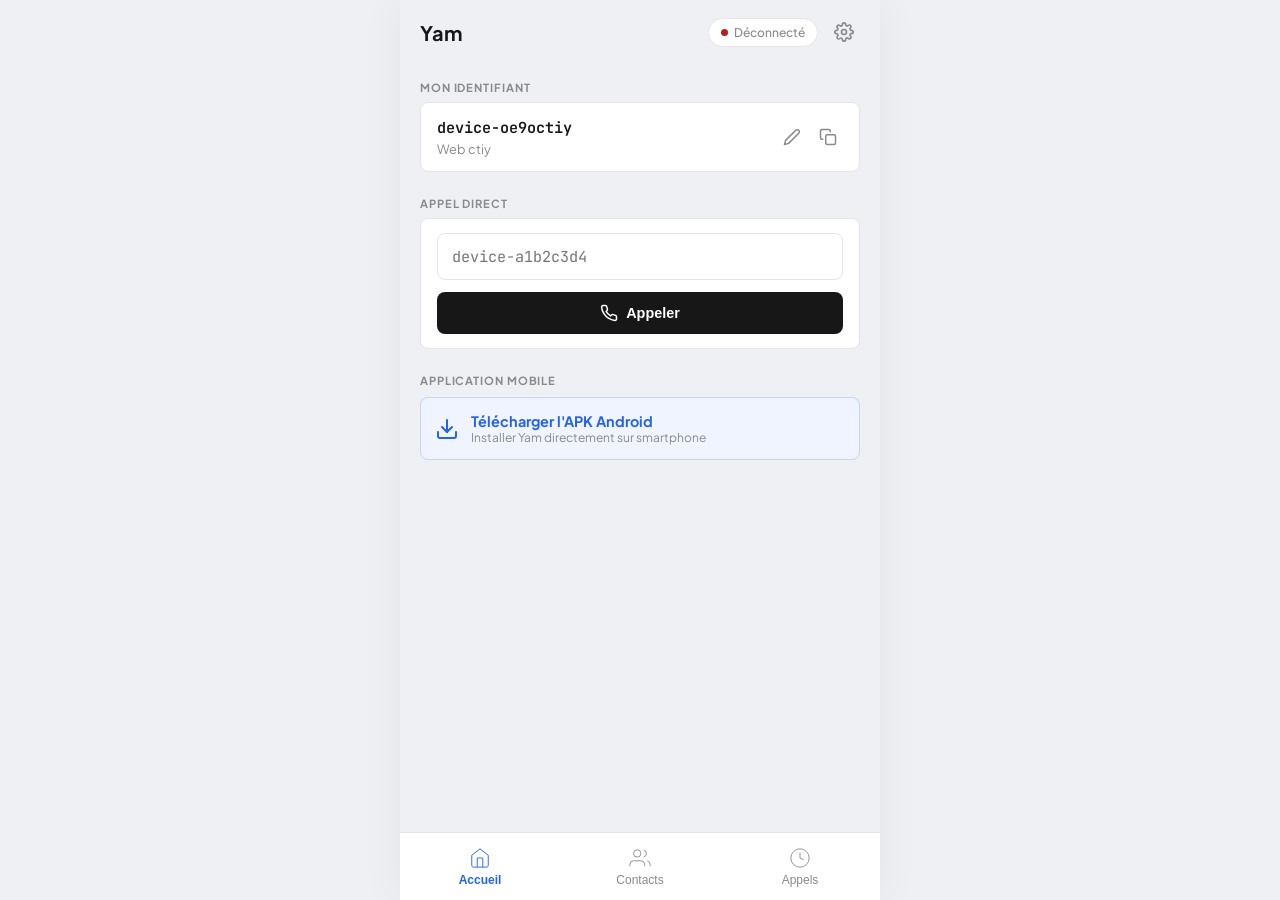
==== index.html @ 04de2dee "feat: frontend web Yam — appels audio/vidéo WebRTC (SPA + multi-pages)" ====
<!DOCTYPE html>
<html lang="fr">
<head>
  <meta charset="UTF-8">
  <meta name="viewport" content="width=device-width, initial-scale=1.0">
  <title>Yam — Appels Audio WebRTC</title>
  <link rel="icon" type="image/x-icon" href="favicon.ico">
  <link rel="icon" type="image/png" sizes="32x32" href="icons/favicon-32x32.png">
  <link rel="icon" type="image/png" sizes="16x16" href="icons/favicon-16x16.png">
  <link rel="apple-touch-icon" sizes="180x180" href="icons/apple-touch-icon.png">
  <link rel="manifest" href="manifest.json">
  <meta name="theme-color" content="#2563EB">
  <link rel="preconnect" href="https://fonts.googleapis.com">
  <link rel="preconnect" href="https://fonts.gstatic.com" crossorigin>
  <link href="https://fonts.googleapis.com/css2?family=Plus+Jakarta+Sans:wght@400;500;600;700&family=JetBrains+Mono:wght@400;500;600&display=swap" rel="stylesheet">
  <style>
    :root {
      --bg-page: #EEF0F3;
      --bg-surface: #FFFFFF;
      --border: #E5E5E5;
      --text-main: #171717;
      --text-muted: #8A8A8A;
      --accent: #2563EB;
      --accent-soft: #EFF4FE;
      --danger: #B91C1C;
      --accept: #16A34A;
      --card-top: #2A2A3A;
      --card-bottom: #16161F;
      --avatar-bg: #3A3A4A;
      --radius-sm: 8px;
      --radius-md: 16px;
      --radius-lg: 20px;
      --font-ui: 'Plus Jakarta Sans', system-ui, -apple-system, sans-serif;
      --font-mono: 'JetBrains Mono', monospace;
    }

    * { box-sizing: border-box; margin: 0; padding: 0; }
    body {
      font-family: var(--font-ui);
      background-color: var(--bg-page);
      color: var(--text-main);
      min-height: 100vh;
      display: flex;
      justify-content: center;
      align-items: stretch;
      -webkit-font-smoothing: antialiased;
    }

    .app-container {
      width: 100%;
      max-width: 480px;
      min-height: 100vh;
      background: var(--bg-page);
      display: flex;
      flex-direction: column;
      position: relative;
      box-shadow: 0 0 40px rgba(0,0,0,0.06);
    }

    /* Header */
    header {
      padding: 16px 20px;
      display: flex;
      align-items: center;
      justify-content: space-between;
      background: var(--bg-page);
    }
    .brand {
      font-size: 1.25rem;
      font-weight: 700;
      color: var(--text-main);
    }
    .header-right {
      display: flex;
      align-items: center;
      gap: 10px;
    }
    .status-badge {
      display: inline-flex;
      align-items: center;
      gap: 6px;
      padding: 6px 12px;
      background: var(--bg-surface);
      border: 1px solid var(--border);
      border-radius: 999px;
      font-size: 0.75rem;
      font-weight: 500;
      color: var(--text-muted);
    }
    .status-dot {
      width: 7px;
      height: 7px;
      border-radius: 50%;
      background: var(--text-muted);
    }
    .status-dot.connected { background: var(--accent); }
    .status-dot.disconnected { background: var(--danger); }
    .status-dot.connecting { background: #F59E0B; }

    .btn-icon {
      background: transparent;
      border: none;
      color: var(--text-muted);
      cursor: pointer;
      padding: 6px;
      border-radius: 50%;
      display: flex;
      align-items: center;
      justify-content: center;
      transition: background 0.15s ease;
    }
    .btn-icon:hover { background: rgba(0,0,0,0.05); }

    /* Content & Tabs */
    .content-area {
      flex: 1;
      padding: 16px 20px 90px;
      overflow-y: auto;
    }
    .tab-pane { display: none; }
    .tab-pane.active { display: block; }

    .section-title {
      font-size: 0.7rem;
      font-weight: 700;
      letter-spacing: 0.08em;
      color: var(--text-muted);
      margin-bottom: 8px;
      text-transform: uppercase;
    }

    .card {
      background: var(--bg-surface);
      border: 1px solid var(--border);
      border-radius: var(--radius-sm);
      padding: 14px 16px;
      margin-bottom: 24px;
    }

    .id-row {
      display: flex;
      align-items: center;
      justify-content: space-between;
      gap: 12px;
    }
    .device-id {
      font-family: var(--font-mono);
      font-size: 0.95rem;
      font-weight: 600;
      color: var(--text-main);
      user-select: all;
    }
    .device-name {
      font-size: 0.8rem;
      color: var(--text-muted);
      margin-top: 3px;
    }

    .form-group { margin-bottom: 12px; }
    input[type="text"] {
      width: 100%;
      padding: 12px 14px;
      background: var(--bg-surface);
      border: 1px solid var(--border);
      border-radius: var(--radius-sm);
      font-family: var(--font-ui);
      font-size: 0.9rem;
      color: var(--text-main);
      outline: none;
      transition: border-color 0.15s ease;
    }
    input[type="text"].mono { font-family: var(--font-mono); font-size: 0.95rem; }
    input[type="text"]:focus { border-color: var(--accent); }

    .btn-primary {
      width: 100%;
      padding: 12px 16px;
      background: var(--text-main);
      color: #fff;
      border: none;
      border-radius: var(--radius-sm);
      font-weight: 600;
      font-size: 0.9rem;
      cursor: pointer;
      display: flex;
      align-items: center;
      justify-content: center;
      gap: 8px;
      transition: opacity 0.15s ease;
    }
    .btn-primary:hover { opacity: 0.9; }

    .btn-apk {
      background: var(--accent-soft);
      color: var(--accent);
      border: 1px solid rgba(37,99,235,0.2);
      border-radius: var(--radius-sm);
      padding: 14px;
      text-decoration: none;
      display: flex;
      align-items: center;
      gap: 12px;
      margin-top: 10px;
      transition: all 0.15s ease;
    }
    .btn-apk:hover { background: #E0ECFF; }

    /* Contacts & History items */
    .item-list { list-style: none; display: flex; flex-direction: column; gap: 10px; }
    .item-card {
      background: var(--bg-surface);
      border: 1px solid var(--border);
      border-radius: var(--radius-md);
      padding: 12px 16px;
      display: flex;
      align-items: center;
      justify-content: space-between;
    }
    .item-info { display: flex; flex-direction: column; gap: 3px; }
    .item-name { font-weight: 600; font-size: 0.95rem; }
    .item-sub { font-family: var(--font-mono); font-size: 0.78rem; color: var(--text-muted); }
    .item-actions { display: flex; align-items: center; gap: 6px; }

    .tag-missed {
      background: rgba(185, 28, 28, 0.1);
      color: var(--danger);
      font-size: 0.65rem;
      font-weight: 700;
      padding: 2px 6px;
      border-radius: 999px;
      margin-left: 6px;
    }

    /* Bottom Navigation Bar */
    nav.bottom-nav {
      position: fixed;
      bottom: 0;
      width: 100%;
      max-width: 480px;
      height: 68px;
      background: var(--bg-surface);
      border-top: 1px solid var(--border);
      display: flex;
      justify-content: space-around;
      align-items: center;
      z-index: 10;
    }
    .nav-item {
      flex: 1;
      display: flex;
      flex-direction: column;
      align-items: center;
      justify-content: center;
      gap: 4px;
      color: var(--text-muted);
      text-decoration: none;
      font-size: 0.75rem;
      font-weight: 500;
      cursor: pointer;
      border: none;
      background: transparent;
    }
    .nav-item.active { color: var(--accent); font-weight: 600; }
    .nav-item svg { width: 22px; height: 22px; stroke: currentColor; fill: none; }

    /* Fullscreen Call Overlays */
    .call-overlay {
      position: fixed;
      inset: 0;
      z-index: 100;
      background: radial-gradient(circle at 50% 25%, var(--card-top), var(--card-bottom));
      color: #fff;
      display: none;
      flex-direction: column;
      align-items: center;
      justify-content: center;
      padding: 30px 20px;
      text-align: center;
    }
    .call-overlay.active { display: flex; }

    .pulse-container {
      position: relative;
      width: 180px;
      height: 180px;
      display: flex;
      align-items: center;
      justify-content: center;
      margin: 24px 0;
    }
    .pulse-ring {
      position: absolute;
      width: 104px;
      height: 104px;
      border-radius: 50%;
      border: 2px solid rgba(37, 99, 235, 0.6);
      animation: pulseAnimation 2.4s ease-out infinite;
    }
    .pulse-ring:nth-child(2) { animation-delay: 0.6s; }
    .pulse-ring:nth-child(3) { animation-delay: 1.2s; }
    @keyframes pulseAnimation {
      0% { transform: scale(0.85); opacity: 0.8; }
      100% { transform: scale(1.9); opacity: 0; }
    }

    .avatar-circle {
      width: 104px;
      height: 104px;
      border-radius: 50%;
      background: var(--avatar-bg);
      display: flex;
      align-items: center;
      justify-content: center;
      font-size: 2.2rem;
      font-weight: 700;
      color: #fff;
      z-index: 2;
    }

    .call-title {
      font-size: 0.72rem;
      font-weight: 700;
      letter-spacing: 0.12em;
      color: rgba(255,255,255,0.6);
      text-transform: uppercase;
    }
    .call-peer-name {
      font-size: 1.35rem;
      font-weight: 700;
      margin-top: 12px;
    }
    .call-peer-id {
      font-family: var(--font-mono);
      font-size: 0.85rem;
      color: rgba(255,255,255,0.5);
      margin-top: 4px;
    }
    .call-timer {
      font-family: var(--font-mono);
      font-size: 1.8rem;
      font-weight: 600;
      margin: 16px 0 24px;
      color: #fff;
    }

    .call-buttons-row {
      display: flex;
      align-items: center;
      justify-content: center;
      gap: 36px;
      margin-top: 36px;
    }
    .btn-circle {
      width: 60px;
      height: 60px;
      border-radius: 50%;
      border: none;
      display: flex;
      align-items: center;
      justify-content: center;
      cursor: pointer;
      transition: transform 0.1s ease;
      color: #fff;
    }
    .btn-circle:active { transform: scale(0.92); }
    .btn-circle.accept { background: var(--accept); box-shadow: 0 0 20px rgba(22,163,74,0.4); }
    .btn-circle.hangup { background: var(--danger); box-shadow: 0 0 20px rgba(185,28,28,0.4); }
    .btn-circle.control {
      width: 48px;
      height: 48px;
      background: rgba(255,255,255,0.12);
      border-radius: 50%;
    }
    .btn-circle.control.muted { background: var(--danger); }

    /* ── Mode vidéo (appel actif) ─────────────────────── */
    .video-container {
      position: absolute;
      inset: 0;
      background: #000;
      display: none;
      overflow: hidden;
    }
    body.video-mode .video-container { display: block; }
    body.video-mode .call-title,
    body.video-mode .call-timer,
    body.video-mode .avatar-circle,
    body.video-mode .call-peer-name,
    body.video-mode .call-peer-id { display: none; }

    #remote-video {
      width: 100%;
      height: 100%;
      object-fit: cover;
      background: #000;
    }
    #local-video {
      position: absolute;
      top: 16px;
      right: 16px;
      width: 120px;
      height: 160px;
      object-fit: cover;
      border-radius: 12px;
      border: 2px solid rgba(255,255,255,0.3);
      background: #222;
      z-index: 5;
      display: none;
    }

    /* Modal settings */
    .modal {
      position: fixed;
      inset: 0;
      background: rgba(0,0,0,0.5);
      display: none;
      align-items: center;
      justify-content: center;
      padding: 20px;
      z-index: 200;
    }
    .modal.active { display: flex; }
    .modal-box {
      background: #fff;
      border-radius: var(--radius-md);
      padding: 24px;
      width: 100%;
      max-width: 380px;
      display: flex;
      flex-direction: column;
      gap: 16px;
    }
    .modal-actions {
      display: flex;
      justify-content: flex-end;
      gap: 10px;
      margin-top: 8px;
    }
    .btn-text {
      background: transparent;
      border: none;
      padding: 8px 14px;
      font-weight: 600;
      color: var(--text-muted);
      cursor: pointer;
    }
  </style>
</head>
<body>
  <div class="app-container">
    <!-- Header -->
    <header>
      <div class="brand">Yam</div>
      <div class="header-right">
        <div class="status-badge">
          <div id="status-dot" class="status-dot disconnected"></div>
          <span id="status-label">Connexion…</span>
        </div>
        <button id="btn-settings" class="btn-icon" title="Paramètres">
          <svg width="20" height="20" viewBox="0 0 24 24" fill="none" stroke="currentColor" stroke-width="2" stroke-linecap="round" stroke-linejoin="round">
            <circle cx="12" cy="12" r="3"></circle>
            <path d="M19.4 15a1.65 1.65 0 0 0 .33 1.82l.06.06a2 2 0 0 1 0 2.83 2 2 0 0 1-2.83 0l-.06-.06a1.65 1.65 0 0 0-1.82-.33 1.65 1.65 0 0 0-1 1.51V21a2 2 0 0 1-2 2 2 2 0 0 1-2-2v-.09A1.65 1.65 0 0 0 9 19.4a1.65 1.65 0 0 0-1.82.33l-.06.06a2 2 0 0 1-2.83 0 2 2 0 0 1 0-2.83l.06-.06a1.65 1.65 0 0 0 .33-1.82 1.65 1.65 0 0 0-1.51-1H3a2 2 0 0 1-2-2 2 2 0 0 1 2-2h.09A1.65 1.65 0 0 0 4.6 9a1.65 1.65 0 0 0-.33-1.82l-.06-.06a2 2 0 0 1 0-2.83 2 2 0 0 1 2.83 0l.06.06a1.65 1.65 0 0 0 1.82.33H9a1.65 1.65 0 0 0 1-1.51V3a2 2 0 0 1 2-2 2 2 0 0 1 2 2v.09a1.65 1.65 0 0 0 1 1.51 1.65 1.65 0 0 0 1.82-.33l.06-.06a2 2 0 0 1 2.83 0 2 2 0 0 1 0 2.83l-.06.06a1.65 1.65 0 0 0-.33 1.82V9a1.65 1.65 0 0 0 1.51 1H21a2 2 0 0 1 2 2 2 2 0 0 1-2 2h-.09a1.65 1.65 0 0 0-1.51 1z"></path>
          </svg>
        </button>
      </div>
    </header>

    <!-- Main Content Tabs -->
    <main class="content-area">
      <!-- Tab 1: Accueil -->
      <section id="tab-home" class="tab-pane active">
        <div class="section-title">Mon Identifiant</div>
        <div class="card id-row">
          <div>
            <div id="my-device-id" class="device-id">chargement…</div>
            <div id="my-device-name" class="device-name">Appareil Web</div>
          </div>
          <div style="display:flex; gap:6px;">
            <button id="btn-edit-name" class="btn-icon" title="Modifier mon nom">
              <svg width="18" height="18" viewBox="0 0 24 24" fill="none" stroke="currentColor" stroke-width="2" stroke-linecap="round" stroke-linejoin="round">
                <path d="M17 3a2.828 2.828 0 1 1 4 4L7.5 20.5 2 22l1.5-5.5L17 3z"></path>
              </svg>
            </button>
            <button id="btn-copy-id" class="btn-icon" title="Copier l'identifiant">
              <svg width="18" height="18" viewBox="0 0 24 24" fill="none" stroke="currentColor" stroke-width="2" stroke-linecap="round" stroke-linejoin="round">
                <rect x="9" y="9" width="13" height="13" rx="2" ry="2"></rect>
                <path d="M5 15H4a2 2 0 0 1-2-2V4a2 2 0 0 1 2-2h9a2 2 0 0 1 2 2v1"></path>
              </svg>
            </button>
          </div>
        </div>

        <div class="section-title">Appel Direct</div>
        <div class="card">
          <div class="form-group">
            <input type="text" id="target-device-input" class="mono" placeholder="device-a1b2c3d4">
          </div>
          <button id="btn-start-call" class="btn-primary">
            <svg width="18" height="18" viewBox="0 0 24 24" fill="none" stroke="currentColor" stroke-width="2" stroke-linecap="round" stroke-linejoin="round">
              <path d="M22 16.92v3a2 2 0 0 1-2.18 2 19.79 19.79 0 0 1-8.63-3.07 19.5 19.5 0 0 1-6-6 19.79 19.79 0 0 1-3.07-8.67A2 2 0 0 1 4.11 2h3a2 2 0 0 1 2 1.72c.127.96.361 1.903.7 2.81a2 2 0 0 1-.45 2.11L8.09 9.91a16 16 0 0 0 6 6l1.27-1.27a2 2 0 0 1 2.11-.45c.907.339 1.85.573 2.81.7A2 2 0 0 1 22 16.92z"></path>
            </svg>
            Appeler
          </button>
        </div>

        <div class="section-title">Application Mobile</div>
        <a href="yam-debug.apk" class="btn-apk" download>
          <svg width="24" height="24" viewBox="0 0 24 24" fill="none" stroke="currentColor" stroke-width="2" stroke-linecap="round" stroke-linejoin="round">
            <path d="M21 15v4a2 2 0 0 1-2 2H5a2 2 0 0 1-2-2v-4"></path>
            <polyline points="7 10 12 15 17 10"></polyline>
            <line x1="12" y1="15" x2="12" y2="3"></line>
          </svg>
          <div>
            <div style="font-weight:700; font-size:0.9rem;">Télécharger l'APK Android</div>
            <div style="font-size:0.75rem; color:var(--text-muted);">Installer Yam directement sur smartphone</div>
          </div>
        </a>
      </section>

      <!-- Tab 2: Contacts -->
      <section id="tab-contacts" class="tab-pane">
        <div class="section-title">Nouveau Contact</div>
        <div class="card">
          <div class="form-group">
            <input type="text" id="contact-name-input" placeholder="Nom du contact">
          </div>
          <div class="form-group">
            <input type="text" id="contact-id-input" class="mono" placeholder="device-a1b2c3d4">
          </div>
          <button id="btn-save-contact" class="btn-primary">Enregistrer le contact</button>
        </div>

        <div class="section-title">Mes Contacts</div>
        <ul id="contacts-list" class="item-list"></ul>
      </section>

      <!-- Tab 3: Historique -->
      <section id="tab-history" class="tab-pane">
        <div class="section-title">Historique des Appels</div>
        <ul id="history-list" class="item-list"></ul>
      </section>
    </main>

    <!-- Bottom Navigation -->
    <nav class="bottom-nav">
      <button class="nav-item active" data-tab="tab-home">
        <svg viewBox="0 0 24 24"><path d="M3 9l9-7 9 7v11a2 2 0 0 1-2 2H5a2 2 0 0 1-2-2z"></path><polyline points="9 22 9 12 15 12 15 22"></polyline></svg>
        Accueil
      </button>
      <button class="nav-item" data-tab="tab-contacts">
        <svg viewBox="0 0 24 24"><path d="M17 21v-2a4 4 0 0 0-4-4H5a4 4 0 0 0-4 4v2"></path><circle cx="9" cy="7" r="4"></circle><path d="M23 21v-2a4 4 0 0 0-3-3.87"></path><path d="M16 3.13a4 4 0 0 1 0 7.75"></path></svg>
        Contacts
      </button>
      <button class="nav-item" data-tab="tab-history">
        <svg viewBox="0 0 24 24"><circle cx="12" cy="12" r="10"></circle><polyline points="12 6 12 12 16 14"></polyline></svg>
        Appels
      </button>
    </nav>

    <!-- Incoming Call Overlay -->
    <div id="incoming-overlay" class="call-overlay">
      <div class="call-title">Appel Entrant</div>
      <div class="pulse-container">
        <div class="pulse-ring"></div>
        <div class="pulse-ring"></div>
        <div class="pulse-ring"></div>
        <div id="incoming-avatar" class="avatar-circle">?</div>
      </div>
      <div id="incoming-caller-name" class="call-peer-name">Inconnu</div>
      <div id="incoming-caller-id" class="call-peer-id">device-xxxx</div>
      <div class="call-buttons-row">
        <button id="btn-refuse-call" class="btn-circle hangup" title="Refuser">
          <svg width="28" height="28" viewBox="0 0 24 24" fill="none" stroke="currentColor" stroke-width="2.5" stroke-linecap="round" stroke-linejoin="round">
            <path d="M22 16.92v3a2 2 0 0 1-2.18 2 19.79 19.79 0 0 1-8.63-3.07 19.5 19.5 0 0 1-6-6 19.79 19.79 0 0 1-3.07-8.67A2 2 0 0 1 4.11 2h3a2 2 0 0 1 2 1.72c.127.96.361 1.903.7 2.81a2 2 0 0 1-.45 2.11L8.09 9.91a16 16 0 0 0 6 6l1.27-1.27a2 2 0 0 1 2.11-.45c.907.339 1.85.573 2.81.7A2 2 0 0 1 22 16.92z"></path>
            <line x1="1" y1="1" x2="23" y2="23"></line>
          </svg>
        </button>
        <button id="btn-accept-call" class="btn-circle accept" title="Accepter">
          <svg width="28" height="28" viewBox="0 0 24 24" fill="none" stroke="currentColor" stroke-width="2.5" stroke-linecap="round" stroke-linejoin="round">
            <path d="M22 16.92v3a2 2 0 0 1-2.18 2 19.79 19.79 0 0 1-8.63-3.07 19.5 19.5 0 0 1-6-6 19.79 19.79 0 0 1-3.07-8.67A2 2 0 0 1 4.11 2h3a2 2 0 0 1 2 1.72c.127.96.361 1.903.7 2.81a2 2 0 0 1-.45 2.11L8.09 9.91a16 16 0 0 0 6 6l1.27-1.27a2 2 0 0 1 2.11-.45c.907.339 1.85.573 2.81.7A2 2 0 0 1 22 16.92z"></path>
          </svg>
        </button>
      </div>
    </div>

    <!-- Active In-Call Overlay -->
    <div id="active-call-overlay" class="call-overlay">
      <div class="video-container" id="video-container">
        <video id="remote-video" autoplay playsinline></video>
        <video id="local-video" autoplay playsinline muted></video>
      </div>
      <div id="active-call-status-label" class="call-title">En Communication</div>
      <div id="active-call-timer" class="call-timer">00:00</div>
      <div id="active-avatar" class="avatar-circle">?</div>
      <div id="active-peer-name" class="call-peer-name">Correspondant</div>
      <div id="active-peer-id" class="call-peer-id">device-xxxx</div>
      <div class="call-buttons-row">
        <button id="btn-toggle-mute" class="btn-circle control" title="Couper le micro">
          <svg width="22" height="22" viewBox="0 0 24 24" fill="none" stroke="currentColor" stroke-width="2" stroke-linecap="round" stroke-linejoin="round">
            <path d="M12 1a3 3 0 0 0-3 3v8a3 3 0 0 0 6 0V4a3 3 0 0 0-3-3z"></path>
            <path d="M19 10v2a7 7 0 0 1-14 0v-2"></path>
            <line x1="12" y1="19" x2="12" y2="23"></line>
            <line x1="8" y1="23" x2="16" y2="23"></line>
          </svg>
        </button>
        <button id="btn-toggle-camera" class="btn-circle control" aria-label="Couper la caméra" title="Couper la caméra" style="display:none;">
          <svg width="22" height="22" viewBox="0 0 24 24" fill="none" stroke="currentColor" stroke-width="2" stroke-linecap="round" stroke-linejoin="round">
            <path d="M23 7l-7 5 7 5V7z"/>
            <rect x="1" y="5" width="15" height="14" rx="2" ry="2"/>
          </svg>
        </button>
        <button id="btn-hangup" class="btn-circle hangup" title="Raccrocher">
          <svg width="28" height="28" viewBox="0 0 24 24" fill="none" stroke="currentColor" stroke-width="2.5" stroke-linecap="round" stroke-linejoin="round">
            <path d="M22 16.92v3a2 2 0 0 1-2.18 2 19.79 19.79 0 0 1-8.63-3.07 19.5 19.5 0 0 1-6-6 19.79 19.79 0 0 1-3.07-8.67A2 2 0 0 1 4.11 2h3a2 2 0 0 1 2 1.72c.127.96.361 1.903.7 2.81a2 2 0 0 1-.45 2.11L8.09 9.91a16 16 0 0 0 6 6l1.27-1.27a2 2 0 0 1 2.11-.45c.907.339 1.85.573 2.81.7A2 2 0 0 1 22 16.92z"></path>
            <line x1="1" y1="1" x2="23" y2="23"></line>
          </svg>
        </button>
      </div>
    </div>

    <!-- Settings Modal -->
    <div id="modal-settings" class="modal">
      <div class="modal-box">
        <h3 style="font-size:1.1rem; font-weight:700;">Paramètres de Connexion</h3>
        <div>
          <label style="font-size:0.75rem; font-weight:700; color:var(--text-muted); display:block; margin-bottom:4px;">ADRESSE SERVEUR (API & WEBSOCKET)</label>
          <input type="text" id="settings-server-url" placeholder="http://192.168.36.227:8000">
        </div>
        <div>
          <label style="font-size:0.75rem; font-weight:700; color:var(--text-muted); display:block; margin-bottom:4px;">MON NOM D'APPAREIL</label>
          <input type="text" id="settings-user-name" placeholder="Ex: Bureau, Ordinateur, Dam">
        </div>
        <div class="modal-actions">
          <button id="btn-cancel-settings" class="btn-text">Annuler</button>
          <button id="btn-save-settings" class="btn-primary" style="width:auto; padding:8px 18px;">Enregistrer</button>
        </div>
      </div>
    </div>
  </div>

  <audio id="remote-audio" autoplay playsinline></audio>
  <audio id="ringtone-audio" loop src="sounds/ringtone.mp3"></audio>

  <script src="https://js.pusher.com/8.4/pusher.min.js"></script>
  <script>
    // =========================================================
    // YAM WEB CLIENT — Client WebRTC Complet et Réactif
    // =========================================================

    function getDefaultServerUrl() {
      if (window.location.origin && window.location.origin.startsWith("http")) {
        return window.location.origin;
      }
      return "http://" + (window.location.hostname || "192.168.1.80") + ":8000";
    }

    let savedServerUrl = localStorage.getItem("yam_server_url");
    // Si l'URL stockée pointe vers une ancienne IP LAN différente du host actuel, on privilégie l'hôte actuel
    let serverUrl = savedServerUrl || getDefaultServerUrl();
    if (savedServerUrl && (savedServerUrl.includes("192.168.36.227") || savedServerUrl.includes("trycloudflare")) && window.location.origin.startsWith("http")) {
      serverUrl = getDefaultServerUrl();
      localStorage.setItem("yam_server_url", serverUrl);
    }

    let myDeviceId = localStorage.getItem("yam_device_id");
    if (!myDeviceId) {
      myDeviceId = "device-" + Math.random().toString(36).substring(2, 10);
      localStorage.setItem("yam_device_id", myDeviceId);
    }
    let myUserName = localStorage.getItem("yam_user_name") || ("Web " + myDeviceId.slice(-4));

    let pusher = null;
    let peerConnection = null;
    let localStream = null;
    let pendingOffer = null;
    let pendingCandidates = [];
    let isAcceptRequested = false;
    let isAnswered = false;
    let currentCallPeerId = null;
    let currentCallPeerName = null;
    let currentCallId = null;
    let callTimerInterval = null;
    let callStartTime = null;
    let isMicMuted = false;
    let isCameraOn = false;
    let currentCallType = "audio"; // "audio" | "video"
    let iceServersConfig = [
      { urls: ["stun:stun.l.google.com:19302", "stun:stun1.l.google.com:19302", "stun:stun2.l.google.com:19302"] },
      { urls: ["stun:stun.cloudflare.com:3478"] },
      { urls: "turn:openrelay.metered.ca:80", username: "openrelay", credential: "openrelay" },
      { urls: "turn:openrelay.metered.ca:443?transport=tcp", username: "openrelay", credential: "openrelay" },
      { urls: "turns:openrelay.metered.ca:443?transport=tcp", username: "openrelay", credential: "openrelay" }
    ];

    // UI Elements
    const statusDot = document.getElementById("status-dot");
    const statusLabel = document.getElementById("status-label");
    const myDeviceIdEl = document.getElementById("my-device-id");
    const myDeviceNameEl = document.getElementById("my-device-name");
    const targetInput = document.getElementById("target-device-input");
    const btnStartCall = document.getElementById("btn-start-call");
    const btnCopyId = document.getElementById("btn-copy-id");
    const btnEditName = document.getElementById("btn-edit-name");
    const btnSettings = document.getElementById("btn-settings");
    const contactsListEl = document.getElementById("contacts-list");
    const historyListEl = document.getElementById("history-list");
    const incomingOverlay = document.getElementById("incoming-overlay");
    const activeOverlay = document.getElementById("active-call-overlay");
    const remoteAudio = document.getElementById("remote-audio");
    const ringtoneAudio = document.getElementById("ringtone-audio");

    function updateIdentityUI() {
      myDeviceIdEl.textContent = myDeviceId;
      myDeviceNameEl.textContent = myUserName;
    }

    function setStatus(status) {
      statusDot.className = "status-dot " + status;
      if (status === "connected") statusLabel.textContent = "Connecté";
      else if (status === "connecting") statusLabel.textContent = "Connexion…";
      else statusLabel.textContent = "Déconnecté";
    }

    function sdpNormalise(sdp) {
      if (typeof sdp !== "string") return sdp;
      return sdp.endsWith("\r\n") ? sdp : sdp + "\r\n";
    }

    // Connect WebSocket & Runtime Config
    async function initNetwork() {
      setStatus("connecting");
      try {
        const cleanBase = serverUrl.replace(/\/+$/, "");
        const cfgRes = await fetch(cleanBase + "/api/v1/config").catch(() => null);
        let wsHost = window.location.hostname || "192.168.1.80";
        let wsPort = 6001;
        let wsScheme = "ws";
        let appKey = "local";

        if (cfgRes && cfgRes.ok) {
          const cfg = await cfgRes.json();
          if (cfg.reverb) {
            appKey = cfg.reverb.app_key || "local";
            wsHost = cfg.reverb.host || wsHost;
            wsPort = cfg.reverb.port || wsPort;
            wsScheme = (cfg.reverb.scheme === "https" || window.location.protocol === "https:") ? "wss" : "ws";
          }
          if (cfg.ice_servers && Array.isArray(cfg.ice_servers)) {
            iceServersConfig = cfg.ice_servers;
          } else if (cfg.turn && cfg.turn.url) {
            const urls = cfg.turn.url.split(",").map(u => u.trim());
            iceServersConfig = [
              { urls: ["stun:stun.l.google.com:19302", "stun:stun1.l.google.com:19302", "stun:stun2.l.google.com:19302"] },
              { urls: ["stun:stun.cloudflare.com:3478"] },
              ...urls.map(u => ({
                urls: u,
                username: cfg.turn.username || "openrelay",
                credential: cfg.turn.credential || "openrelay"
              }))
            ];
          }
        }

        if (pusher) {
          try { pusher.disconnect(); } catch (_) {}
        }

        const isTls = (wsScheme === "wss") || (window.location.protocol === "https:");
        pusher = new Pusher(appKey, {
          wsHost: wsHost,
          wsPort: isTls ? 443 : wsPort,
          wssPort: isTls ? 443 : wsPort,
          forceTLS: isTls,
          cluster: "mt1"
        });

        pusher.connection.bind("connected", () => setStatus("connected"));
        pusher.connection.bind("connecting", () => setStatus("connecting"));
        pusher.connection.bind("disconnected", () => setStatus("disconnected"));
        pusher.connection.bind("failed", () => setStatus("disconnected"));

        const channel = pusher.subscribe("device." + myDeviceId);
        channel.bind("incoming-call", handleIncomingCall);
        channel.bind("call-signal", handleCallSignal);
      } catch (err) {
        console.error("Init network error:", err);
        setStatus("disconnected");
      }
    }

    // Gestion automatique des changements de réseau (Wi-Fi ↔ 4G)
    window.addEventListener("online", () => {
      console.log("[YAM] Réseau reconnecté → relance signalisation...");
      initNetwork();
    });
    window.addEventListener("offline", () => {
      console.log("[YAM] Réseau hors ligne");
      setStatus("disconnected");
    });

    // Reconnexion automatique si perte de WebSocket
    setInterval(() => {
      if (pusher && (pusher.connection.state === "disconnected" || pusher.connection.state === "failed")) {
        if (!peerConnection && !activeOverlay.classList.contains("active")) {
          console.log("[YAM] Auto-reconnexion WebSocket en cours...");
          initNetwork();
        }
      }
    }, 7000);

    let titleInterval = null;
    function startTitleBlink(text) {
      let isAlt = false;
      const original = "Yam — Appels Audio WebRTC";
      if (titleInterval) clearInterval(titleInterval);
      titleInterval = setInterval(() => {
        document.title = isAlt ? "📞 (" + text + ")" : "🔔 Appel entrant !";
        isAlt = !isAlt;
      }, 800);
    }
    function stopTitleBlink() {
      if (titleInterval) clearInterval(titleInterval);
      titleInterval = null;
      document.title = "Yam — Appels Audio WebRTC";
    }

    // Demande de permission notification
    document.addEventListener("click", () => {
      if ("Notification" in window && Notification.permission === "default") {
        Notification.requestPermission().catch(() => {});
      }
    }, { once: true });

    // Call Actions
    async function startOutgoingCall(targetId, targetName, video) {
      const clean = (targetId || "").trim();
      if (!clean) return;
      currentCallPeerId = clean;
      currentCallPeerName = targetName || clean;
      currentCallType = video ? "video" : "audio";
      isCameraOn = currentCallType === "video";
      isAnswered = false;
      isAcceptRequested = false;
      pendingOffer = null;
      pendingCandidates = [];

      showActiveCallUI("Appel en cours…");

      // Sonnerie sortante
      ringtoneAudio.currentTime = 0;
      ringtoneAudio.play().catch(() => {});

      try {
        const cleanBase = serverUrl.replace(/\/+$/, "");
        const ringRes = await fetch(cleanBase + "/api/v1/call/ring", {
          method: "POST",
          headers: { "Content-Type": "application/json" },
          body: JSON.stringify({
            to_device_id: clean,
            from_device_id: myDeviceId,
            from_username: myUserName,
            type: currentCallType
          })
        });
        // Récupère le call_id pour le stockage différé de l'offre côté serveur.
        const ringData = await ringRes.json().catch(() => ({}));
        currentCallId = ringData.call_id || null;
        console.log("[YAM] 📞 call_id:", currentCallId);

        localStream = await navigator.mediaDevices.getUserMedia({
          audio: true,
          video: currentCallType === "video",
        });
        peerConnection = createPeerConnection();
        localStream.getTracks().forEach(t => peerConnection.addTrack(t, localStream));
        if (currentCallType === "video") showLocalVideo();

        const offer = await peerConnection.createOffer({
          offerToReceiveAudio: true,
          offerToReceiveVideo: currentCallType === "video",
        });
        await peerConnection.setLocalDescription(offer);

        await sendSignal("offer", {
          sdp: { type: offer.type, sdp: sdpNormalise(offer.sdp) }
        });
      } catch (err) {
        console.error("Outgoing call error:", err);
        alert("Impossible d'accéder au micro ou de joindre le serveur : " + err.message);
        hangUp();
      }
    }

    function handleIncomingCall(data) {
      if (peerConnection || activeOverlay.classList.contains("active")) return;
      currentCallPeerId = data.from_device_id;
      currentCallPeerName = data.from_username || data.from_device_id || "Inconnu";
      currentCallId = data.call_id || null;
      currentCallType = data.type === "video" ? "video" : "audio";
      isCameraOn = currentCallType === "video";
      pendingOffer = null;
      isAcceptRequested = false;
      isAnswered = false;
      pendingCandidates = [];

      document.getElementById("incoming-caller-name").textContent = currentCallPeerName;
      document.getElementById("incoming-caller-id").textContent = currentCallPeerId;
      document.getElementById("incoming-avatar").textContent = currentCallPeerName.charAt(0).toUpperCase();

      incomingOverlay.classList.add("active");
      ringtoneAudio.currentTime = 0;
      ringtoneAudio.play().catch(() => {});
      if (navigator.vibrate) navigator.vibrate([400, 200, 400, 200, 400]);

      startTitleBlink(currentCallPeerName);

      // Notification bureau si l'onglet est en arrière-plan
      if (document.hidden && "Notification" in window && Notification.permission === "granted") {
        try {
          const n = new Notification("📞 Appel entrant Yam", {
            body: currentCallPeerName + " vous appelle...",
            requireInteraction: true,
            tag: "yam-incoming-call"
          });
          n.onclick = () => {
            window.focus();
            n.close();
          };
        } catch (_) {}
      }
    }

    async function acceptIncomingCall() {
      // Garde-fou anti double-clic : deux acceptIncomingCall() concurrents
      // feraient un double setRemoteDescription → appel tué.
      if (isAcceptRequested) return;
      ringtoneAudio.pause();
      ringtoneAudio.currentTime = 0;
      stopTitleBlink();
      if (navigator.vibrate) navigator.vibrate(0);
      incomingOverlay.classList.remove("active");
      isAcceptRequested = true;
      showActiveCallUI("Connexion…");

      try {
        localStream = await navigator.mediaDevices.getUserMedia({
          audio: true,
          video: currentCallType === "video",
        });
        peerConnection = createPeerConnection();
        localStream.getTracks().forEach(t => peerConnection.addTrack(t, localStream));
        if (currentCallType === "video") showLocalVideo();

        if (pendingOffer) {
          await answerOffer(pendingOffer);
        } else {
          // Offre non reçue en temps réel (appelé hors ligne / reconnexion) :
          // la récupérer depuis le stockage différé du serveur.
          await fetchDeferredOffer();
        }
      } catch (err) {
        console.error("Accept error:", err);
        refuseIncomingCall();
      }
    }

    // Récupère l'offre SDP différée (GET /call/{id}/offer) quand elle n'a pas
    // été reçue en temps réel pendant la sonnerie.
    async function fetchDeferredOffer() {
      if (!currentCallId || !myDeviceId) {
        console.error("[YAM] Offre différée impossible : call_id ou device_id manquant");
        hangUp();
        return;
      }
      try {
        const cleanBase = serverUrl.replace(/\/+$/, "");
        const res = await fetch(
          `${cleanBase}/api/v1/call/${encodeURIComponent(currentCallId)}/offer?device_id=${encodeURIComponent(myDeviceId)}`,
          { cache: "no-store" }
        );
        if (res.status === 200) {
          const offerData = await res.json();
          console.log("[YAM] ✅ Offre différée récupérée (HTTP 200)");
          const desc = new RTCSessionDescription({
            type: "offer",
            sdp: sdpNormalise(offerData.payload.sdp)
          });
          await answerOffer(desc);
        } else {
          console.error("[YAM] Offre différée indisponible (HTTP " + res.status + ")");
          hangUp();
        }
      } catch (err) {
        console.error("[YAM] Erreur récupération offre différée:", err);
        hangUp();
      }
    }

    async function answerOffer(offerDesc) {
      if (!peerConnection || isAnswered) return;
      await peerConnection.setRemoteDescription(offerDesc);
      drainPendingCandidates();
      const answer = await peerConnection.createAnswer();
      await peerConnection.setLocalDescription(answer);

      await sendSignal("answer", {
        sdp: { type: answer.type, sdp: sdpNormalise(answer.sdp) }
      });
      isAnswered = true;
      onCallEstablished();
    }

    function refuseIncomingCall() {
      ringtoneAudio.pause();
      ringtoneAudio.currentTime = 0;
      stopTitleBlink();
      if (navigator.vibrate) navigator.vibrate(0);
      incomingOverlay.classList.remove("active");
      if (currentCallPeerId) {
        sendSignal("bye", {});
        logCall(currentCallPeerId, currentCallPeerName, true);
      }
      teardown();
    }

    async function handleCallSignal(data) {
      if (data.from_device_id === myDeviceId) return;
      const type = data.type;
      const payload = data.payload || {};

      if (type === "offer") {
        if (!payload.sdp) return;
        const desc = new RTCSessionDescription({
          type: "offer",
          sdp: sdpNormalise(payload.sdp.sdp)
        });
        if (isAcceptRequested && !isAnswered && peerConnection) {
          await answerOffer(desc);
        } else {
          pendingOffer = desc;
        }
      } else if (type === "answer") {
        // Garde-fou anti-double-answer : un second setRemoteDescription
        // échouerait et tuerait l'appel (envois répétés côté appelant).
        if (!peerConnection || !payload.sdp || isAnswered) return;
        try {
          await peerConnection.setRemoteDescription(new RTCSessionDescription({
            type: "answer",
            sdp: sdpNormalise(payload.sdp.sdp)
          }));
          isAnswered = true;
          drainPendingCandidates();
          onCallEstablished();
        } catch (e) {
          console.error("Answer error:", e);
        }
      } else if (type === "candidate") {
        const c = payload.candidate;
        if (!c || !c.candidate) return;
        const cand = new RTCIceCandidate(c);
        if (isAnswered && peerConnection) {
          peerConnection.addIceCandidate(cand).catch(() => {});
        } else {
          pendingCandidates.push(cand);
        }
      } else if (type === "bye") {
        if (currentCallPeerId === data.from_device_id) {
          const wasInCall = activeOverlay.classList.contains("active");
          logCall(currentCallPeerId, currentCallPeerName, !wasInCall);
          hangUp();
        }
      }
    }

    function createPeerConnection() {
      const pc = new RTCPeerConnection({ iceServers: iceServersConfig });
      pc.onicecandidate = (e) => {
        if (e.candidate && currentCallPeerId) {
          sendSignal("candidate", { candidate: e.candidate.toJSON() });
        }
      };
      pc.ontrack = (e) => {
        if (e.track.kind === "video") {
          const remoteVideo = document.getElementById("remote-video");
          if (remoteVideo) {
            if (e.streams && e.streams[0]) {
              remoteVideo.srcObject = e.streams[0];
            } else {
              remoteVideo.srcObject = new MediaStream([e.track]);
            }
            document.body.classList.add("video-mode");
          }
        } else {
          if (e.streams && e.streams[0]) {
            remoteAudio.srcObject = e.streams[0];
          } else {
            remoteAudio.srcObject = new MediaStream([e.track]);
          }
          remoteAudio.play().catch(() => {});
        }
      };
      pc.onconnectionstatechange = () => {
        if (pc.connectionState === "connected") {
          onCallEstablished();
        } else if (pc.connectionState === "failed" || pc.connectionState === "closed") {
          hangUp();
        } else if (pc.connectionState === "disconnected") {
          // Délai de grâce (5 s) : coupures transitoires fréquentes en vidéo.
          setTimeout(() => {
            if (peerConnection === pc && pc.connectionState === "disconnected") {
              hangUp();
            }
          }, 5000);
        }
      };
      return pc;
    }

    function drainPendingCandidates() {
      if (!peerConnection) return;
      while (pendingCandidates.length > 0) {
        const c = pendingCandidates.shift();
        peerConnection.addIceCandidate(c).catch(() => {});
      }
    }

    async function sendSignal(type, payload) {
      if (!currentCallPeerId) return;
      const cleanBase = serverUrl.replace(/\/+$/, "");
      const body = {
        to_device_id: currentCallPeerId,
        from_device_id: myDeviceId,
        type: type,
        payload: payload
      };
      // Associe le call_id (stockage différé de l'offre + invalidation au bye).
      if (currentCallId) body.call_id = currentCallId;
      await fetch(cleanBase + "/api/v1/call/signal", {
        method: "POST",
        headers: { "Content-Type": "application/json" },
        body: JSON.stringify(body)
      }).catch(err => console.error("Signal error:", err));
    }

    function showActiveCallUI(statusText) {
      document.getElementById("active-call-status-label").textContent = statusText;
      document.getElementById("active-peer-name").textContent = currentCallPeerName;
      document.getElementById("active-peer-id").textContent = currentCallPeerId;
      document.getElementById("active-avatar").textContent = currentCallPeerName.charAt(0).toUpperCase();
      document.getElementById("active-call-timer").textContent = "00:00";
      activeOverlay.classList.add("active");
      const camBtn = document.getElementById("btn-toggle-camera");
      if (camBtn) camBtn.style.display = currentCallType === "video" ? "flex" : "none";
    }

    function onCallEstablished() {
      ringtoneAudio.pause();
      ringtoneAudio.currentTime = 0;
      stopTitleBlink();
      document.getElementById("active-call-status-label").textContent = "En Communication";
      if (!callStartTime) {
        callStartTime = Date.now();
        if (callTimerInterval) clearInterval(callTimerInterval);
        callTimerInterval = setInterval(() => {
          const s = Math.floor((Date.now() - callStartTime) / 1000);
          const mm = String(Math.floor(s / 60)).padStart(2, "0");
          const ss = String(s % 60).padStart(2, "0");
          document.getElementById("active-call-timer").textContent = `${mm}:${ss}`;
        }, 1000);
      }
    }

    function hangUp() {
      if (currentCallPeerId) {
        sendSignal("bye", {});
        if (callStartTime) {
          logCall(currentCallPeerId, currentCallPeerName, false);
        }
      }
      teardown();
    }

    function teardown() {
      stopTitleBlink();
      if (callTimerInterval) clearInterval(callTimerInterval);
      callTimerInterval = null;
      callStartTime = null;
      ringtoneAudio.pause();
      ringtoneAudio.currentTime = 0;
      if (navigator.vibrate) navigator.vibrate(0);
      if (peerConnection) {
        peerConnection.close();
        peerConnection = null;
      }
      if (localStream) {
        localStream.getTracks().forEach(t => t.stop());
        localStream = null;
      }
      pendingOffer = null;
      pendingCandidates = [];
      isAcceptRequested = false;
      isAnswered = false;
      isMicMuted = false;
      isCameraOn = false;
      currentCallType = "audio";
      currentCallPeerId = null;
      currentCallPeerName = null;
      currentCallId = null;
      incomingOverlay.classList.remove("active");
      activeOverlay.classList.remove("active");
      const btnMute = document.getElementById("btn-toggle-mute");
      btnMute.classList.remove("muted");
      // Nettoyer les vidéos
      const localVideo = document.getElementById("local-video");
      if (localVideo) { localVideo.srcObject = null; localVideo.style.display = "none"; }
      const remoteVideo = document.getElementById("remote-video");
      if (remoteVideo) { remoteVideo.srcObject = null; remoteVideo.style.display = "none"; }
      document.body.classList.remove("video-mode");
    }

    function showLocalVideo() {
      const localVideo = document.getElementById("local-video");
      if (localVideo && localStream) {
        localVideo.srcObject = localStream;
        localVideo.style.display = "block";
      }
    }

    function toggleCamera() {
      if (!localStream) return;
      isCameraOn = !isCameraOn;
      localStream.getVideoTracks().forEach(t => t.enabled = isCameraOn);
      const btn = document.getElementById("btn-toggle-camera");
      if (btn) {
        btn.classList.toggle("muted", !isCameraOn);
        btn.setAttribute("aria-label", isCameraOn ? "Couper la caméra" : "Activer la caméra");
        btn.setAttribute("title", isCameraOn ? "Couper la caméra" : "Activer la caméra");
      }
    }

    function toggleMute() {
      if (!localStream) return;
      isMicMuted = !isMicMuted;
      localStream.getAudioTracks().forEach(t => t.enabled = !isMicMuted);
      const btn = document.getElementById("btn-toggle-mute");
      btn.classList.toggle("muted", isMicMuted);
    }

    // Contacts & History Storage
    function getContacts() {
      return JSON.parse(localStorage.getItem("yam_contacts") || "[]");
    }
    function saveContacts(list) {
      localStorage.setItem("yam_contacts", JSON.stringify(list));
      renderContacts();
    }
    // Échappe une chaîne pour une injection sûre dans innerHTML (texte/attributs).
    // NB : ne PAS utiliser pour construire du code JS (onclick) — voir les
    // handlers addEventListener ci-dessous qui éliminent ce vecteur.
    function esc(s) {
      const d = document.createElement("div");
      d.textContent = s == null ? "" : String(s);
      return d.innerHTML;
    }

    function renderContacts() {
      const contacts = getContacts();
      contactsListEl.innerHTML = "";
      if (contacts.length === 0) {
        contactsListEl.innerHTML = '<li style="text-align:center; color:var(--text-muted); padding:24px 0;">Aucun contact enregistré</li>';
        return;
      }
      contacts.forEach((c, idx) => {
        const li = document.createElement("li");
        li.className = "item-card";
        li.innerHTML = `
          <div class="item-info">
            <span class="item-name">${esc(c.name)}</span>
            <span class="item-sub">${esc(c.deviceId)}</span>
          </div>
          <div class="item-actions">
            <button class="btn-icon" style="color:var(--accent);" title="Appeler" data-action="call">
              <svg width="20" height="20" viewBox="0 0 24 24" fill="none" stroke="currentColor" stroke-width="2"><path d="M22 16.92v3a2 2 0 0 1-2.18 2 19.79 19.79 0 0 1-8.63-3.07 19.5 19.5 0 0 1-6-6 19.79 19.79 0 0 1-3.07-8.67A2 2 0 0 1 4.11 2h3a2 2 0 0 1 2 1.72c.127.96.361 1.903.7 2.81a2 2 0 0 1-.45 2.11L8.09 9.91a16 16 0 0 0 6 6l1.27-1.27a2 2 0 0 1 2.11-.45c.907.339 1.85.573 2.81.7A2 2 0 0 1 22 16.92z"></path></svg>
            </button>
            <button class="btn-icon" style="color:var(--accent);" title="Appel vidéo" data-action="video">
              <svg width="20" height="20" viewBox="0 0 24 24" fill="none" stroke="currentColor" stroke-width="2"><path d="M23 7l-7 5 7 5V7z"/><rect x="1" y="5" width="15" height="14" rx="2" ry="2"/></svg>
            </button>
            <button class="btn-icon" title="Supprimer" data-action="delete">
              <svg width="18" height="18" viewBox="0 0 24 24" fill="none" stroke="currentColor" stroke-width="2"><polyline points="3 6 5 6 21 6"></polyline><path d="M19 6v14a2 2 0 0 1-2 2H7a2 2 0 0 1-2-2V6m3 0V4a2 2 0 0 1 2-2h4a2 2 0 0 1 2 2v2"></path></svg>
            </button>
          </div>
        `;
        // Handlers via addEventListener + dataset : aucune concaténation de code
        // JS → élimine le vecteur XSS par injection dans les attributs onclick.
        li.querySelector('[data-action="call"]').addEventListener("click", () => {
          startOutgoingCall(c.deviceId, c.name);
        });
        li.querySelector('[data-action="video"]').addEventListener("click", () => {
          startOutgoingCall(c.deviceId, c.name, true);
        });
        li.querySelector('[data-action="delete"]').addEventListener("click", () => {
          deleteContact(idx);
        });
        contactsListEl.appendChild(li);
      });
    }
    window.deleteContact = (idx) => {
      const list = getContacts();
      list.splice(idx, 1);
      saveContacts(list);
    };

    function logCall(peerId, peerName, missed) {
      const history = JSON.parse(localStorage.getItem("yam_calls") || "[]");
      history.unshift({
        id: Date.now().toString(),
        peerId,
        peerName: peerName || peerId,
        at: new Date().toISOString(),
        missed: !!missed
      });
      if (history.length > 50) history.pop();
      localStorage.setItem("yam_calls", JSON.stringify(history));
      renderHistory();
    }
    function renderHistory() {
      const history = JSON.parse(localStorage.getItem("yam_calls") || "[]");
      historyListEl.innerHTML = "";
      if (history.length === 0) {
        historyListEl.innerHTML = '<li style="text-align:center; color:var(--text-muted); padding:24px 0;">Aucun appel dans l\'historique</li>';
        return;
      }
      history.forEach((h, idx) => {
        const d = new Date(h.at);
        const dateStr = String(d.getDate()).padStart(2, "0") + "/" + String(d.getMonth()+1).padStart(2, "0") + " " + String(d.getHours()).padStart(2, "0") + ":" + String(d.getMinutes()).padStart(2, "0");
        const li = document.createElement("li");
        li.className = "item-card";
        li.innerHTML = `
          <div class="item-info">
            <div style="display:flex; align-items:center;">
              <span class="item-name" style="${h.missed ? 'color:var(--danger);' : ''}">${esc(h.peerName)}</span>
              ${h.missed ? '<span class="tag-missed">Manqué</span>' : ''}
            </div>
            <span class="item-sub">${esc(h.peerId)} · ${dateStr}</span>
          </div>
          <div class="item-actions">
            <button class="btn-icon" style="color:var(--accent);" title="Rappeler" data-action="call">
              <svg width="20" height="20" viewBox="0 0 24 24" fill="none" stroke="currentColor" stroke-width="2"><path d="M22 16.92v3a2 2 0 0 1-2.18 2 19.79 19.79 0 0 1-8.63-3.07 19.5 19.5 0 0 1-6-6 19.79 19.79 0 0 1-3.07-8.67A2 2 0 0 1 4.11 2h3a2 2 0 0 1 2 1.72c.127.96.361 1.903.7 2.81a2 2 0 0 1-.45 2.11L8.09 9.91a16 16 0 0 0 6 6l1.27-1.27a2 2 0 0 1 2.11-.45c.907.339 1.85.573 2.81.7A2 2 0 0 1 22 16.92z"></path></svg>
            </button>
            <button class="btn-icon" style="color:var(--accent);" title="Rappeler en vidéo" data-action="video">
              <svg width="20" height="20" viewBox="0 0 24 24" fill="none" stroke="currentColor" stroke-width="2"><path d="M23 7l-7 5 7 5V7z"/><rect x="1" y="5" width="15" height="14" rx="2" ry="2"/></svg>
            </button>
            <button class="btn-icon" title="Effacer" data-action="delete">
              <svg width="18" height="18" viewBox="0 0 24 24" fill="none" stroke="currentColor" stroke-width="2"><polyline points="3 6 5 6 21 6"></polyline><path d="M19 6v14a2 2 0 0 1-2 2H7a2 2 0 0 1-2-2V6m3 0V4a2 2 0 0 1 2-2h4a2 2 0 0 1 2 2v2"></path></svg>
            </button>
          </div>
        `;
        // addEventListener + dataset : élimine le vecteur XSS des onclick.
        li.querySelector('[data-action="call"]').addEventListener("click", () => {
          startOutgoingCall(h.peerId, h.peerName);
        });
        li.querySelector('[data-action="video"]').addEventListener("click", () => {
          startOutgoingCall(h.peerId, h.peerName, true);
        });
        li.querySelector('[data-action="delete"]').addEventListener("click", () => {
          deleteHistory(idx);
        });
        historyListEl.appendChild(li);
      });
    }
    window.deleteHistory = (idx) => {
      const history = JSON.parse(localStorage.getItem("yam_calls") || "[]");
      history.splice(idx, 1);
      localStorage.setItem("yam_calls", JSON.stringify(history));
      renderHistory();
    };

    // Event Listeners
    btnCopyId.addEventListener("click", () => {
      navigator.clipboard.writeText(myDeviceId);
      alert("Identifiant copié dans le presse-papiers !");
    });

    btnEditName.addEventListener("click", () => {
      const newName = prompt("Modifier mon nom d'appareil :", myUserName);
      if (newName && newName.trim()) {
        myUserName = newName.trim();
        localStorage.setItem("yam_user_name", myUserName);
        updateIdentityUI();
      }
    });

    btnStartCall.addEventListener("click", () => {
      startOutgoingCall(targetInput.value);
    });

    document.getElementById("btn-accept-call").addEventListener("click", acceptIncomingCall);
    document.getElementById("btn-refuse-call").addEventListener("click", refuseIncomingCall);
    document.getElementById("btn-hangup").addEventListener("click", hangUp);
    document.getElementById("btn-toggle-mute").addEventListener("click", toggleMute);
    document.getElementById("btn-toggle-camera").addEventListener("click", toggleCamera);

    document.getElementById("btn-save-contact").addEventListener("click", () => {
      const name = document.getElementById("contact-name-input").value.trim();
      const devId = document.getElementById("contact-id-input").value.trim();
      if (!name || !devId) return;
      const list = getContacts();
      list.push({ name, deviceId: devId });
      saveContacts(list);
      document.getElementById("contact-name-input").value = "";
      document.getElementById("contact-id-input").value = "";
    });

    // Tab Navigation
    document.querySelectorAll(".nav-item").forEach(btn => {
      btn.addEventListener("click", () => {
        document.querySelectorAll(".nav-item").forEach(b => b.classList.remove("active"));
        document.querySelectorAll(".tab-pane").forEach(p => p.classList.remove("active"));
        btn.classList.add("active");
        document.getElementById(btn.dataset.tab).classList.add("active");
      });
    });

    // Settings Modal
    const modalSettings = document.getElementById("modal-settings");
    btnSettings.addEventListener("click", () => {
      document.getElementById("settings-server-url").value = serverUrl;
      document.getElementById("settings-user-name").value = myUserName;
      modalSettings.classList.add("active");
    });
    document.getElementById("btn-cancel-settings").addEventListener("click", () => {
      modalSettings.classList.remove("active");
    });
    document.getElementById("btn-save-settings").addEventListener("click", () => {
      const u = document.getElementById("settings-server-url").value.trim();
      const n = document.getElementById("settings-user-name").value.trim();
      if (u) {
        serverUrl = u;
        localStorage.setItem("yam_server_url", serverUrl);
      }
      if (n) {
        myUserName = n;
        localStorage.setItem("yam_user_name", myUserName);
        updateIdentityUI();
      }
      modalSettings.classList.remove("active");
      initNetwork();
    });

    // ─────────── Web Push (FCM) — réveiller l'onglet fermé ───────────
    const VAPID_PUBLIC_KEY = "BJtX1Wj7pUoLl6ALPz_Izz1_0mrRGsg5StuNAY_sFpb8aoGZgesJv0o6AZ8pRCoQPjSr2a_yCiG1JyFN0XRh-fA";

    function loadFirebaseCompat() {
      return new Promise((resolve, reject) => {
        if (window.firebase && window.firebase.messaging) { resolve(); return; }
        const scripts = [
          "https://www.gstatic.com/firebasejs/9.23.0/firebase-app-compat.js",
          "https://www.gstatic.com/firebasejs/9.23.0/firebase-messaging-compat.js",
        ];
        let loaded = 0;
        scripts.forEach((src) => {
          const s = document.createElement("script");
          s.src = src;
          s.onload = () => { loaded++; if (loaded === scripts.length) resolve(); };
          s.onerror = () => reject(new Error("Échec chargement SDK Firebase: " + src));
          document.head.appendChild(s);
        });
      });
    }

    async function registerWebPush() {
      try {
        if (!("serviceWorker" in navigator) || !("PushManager" in window)) {
          console.warn("[push] Service Worker / Web Push non supporté");
          return;
        }
        const reg = await navigator.serviceWorker.register("/sw.js");
        console.log("[push] Service Worker enregistré");

        const permission = await Notification.requestPermission();
        if (permission !== "granted") {
          console.warn("[push] Permission notification refusée");
          return;
        }

        await loadFirebaseCompat();
        const app = firebase.initializeApp({
          apiKey: "AIzaSyDdvlw8j9HTSbxRdir0L67v5XKdsellimY",
          authDomain: "projetyam-eddc1.firebaseapp.com",
          projectId: "projetyam-eddc1",
          storageBucket: "projetyam-eddc1.firebasestorage.app",
          messagingSenderId: "110051295714",
          appId: "1:110051295714:web:1cf81058bf2aa3016e79bb",
          measurementId: "G-SYF2XDG54K",
        });
        const messaging = firebase.messaging(app);
        const token = await messaging.getToken({
          vapidKey: VAPID_PUBLIC_KEY,
          serviceWorkerRegistration: reg,
        });
        console.log("[push] Token FCM obtenu");

        // Enregistre le device avec le token FCM dans le backend.
        const cleanBase = serverUrl.replace(/\/+$/, "");
        await fetch(cleanBase + "/api/v1/devices/register", {
          method: "POST",
          headers: { "Content-Type": "application/json" },
          body: JSON.stringify({
            label: myUserName,
            device_id: myDeviceId,
            platform: "web",
            fcm_token: token,
          }),
        });
        console.log("[push] Token FCM enregistré côté serveur");
      } catch (err) {
        console.warn("[push] Erreur Web Push", err);
      }
    }

    // Startup
    updateIdentityUI();
    renderContacts();
    renderHistory();
    initNetwork();
    registerWebPush();
  </script>
</body>
</html>
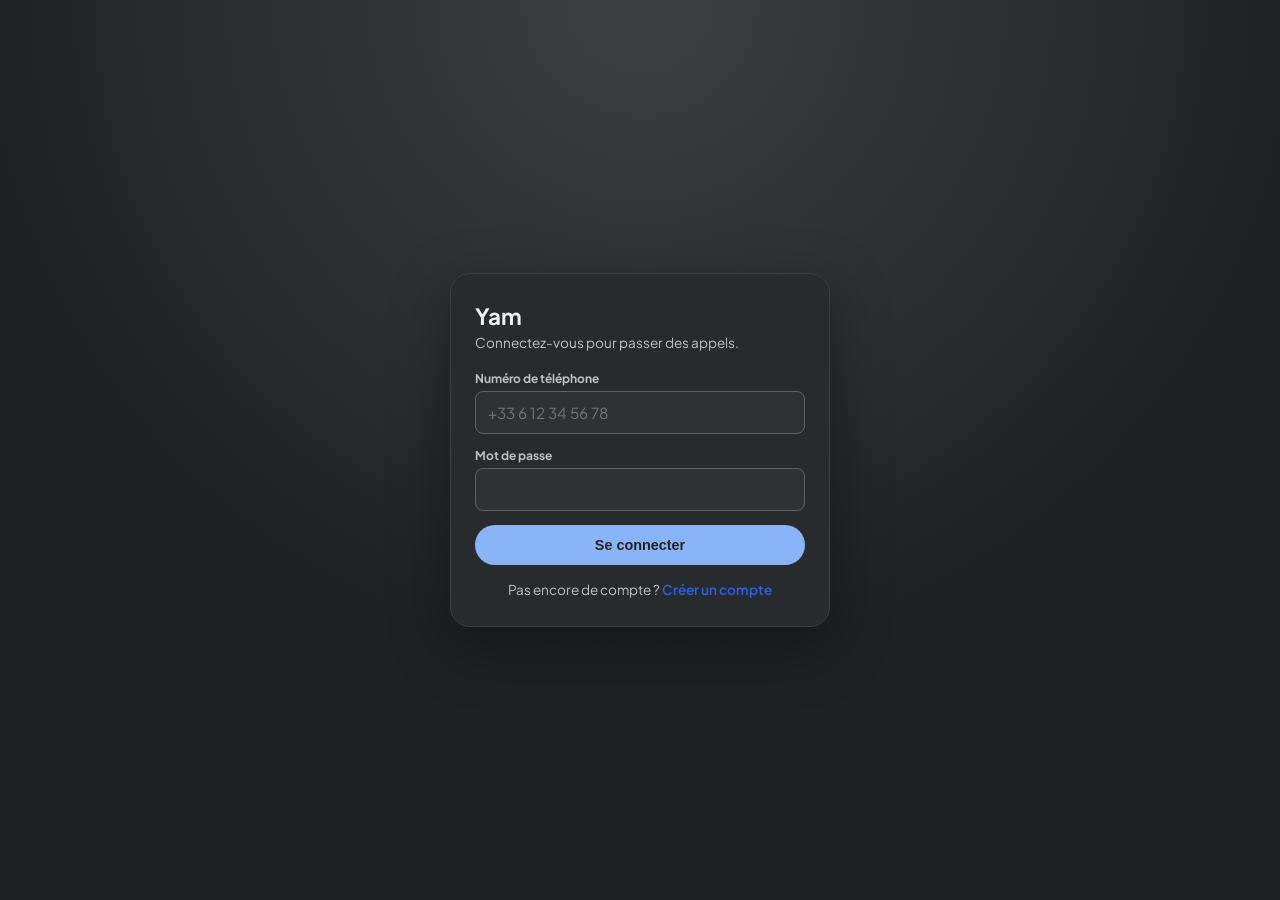
==== commit 99e5d9ee: "feat: synchronisation web/mobile — SPA complète, config Firebase centralisée, push - SPA (spa-auth, " ====
--- a/index.html
+++ b/index.html
@@ -444,9 +444,400 @@
       color: var(--text-muted);
       cursor: pointer;
     }
+
+    /* ── Écran d'authentification ─────────────────────── */
+    #auth-screen {
+      position: fixed;
+      inset: 0;
+      z-index: 300;
+      background: var(--bg-page);
+      display: flex;
+      align-items: center;
+      justify-content: center;
+      padding: 20px;
+    }
+    #auth-screen.hidden { display: none; }
+    .auth-box {
+      width: 100%;
+      max-width: 380px;
+      background: var(--bg-surface);
+      border: 1px solid var(--border);
+      border-radius: var(--radius-lg);
+      padding: 28px 24px;
+      box-shadow: 0 10px 40px rgba(0,0,0,0.08);
+    }
+    .auth-box h1 {
+      font-size: 1.4rem;
+      font-weight: 700;
+      margin-bottom: 4px;
+    }
+    .auth-box .auth-sub {
+      font-size: 0.85rem;
+      color: var(--text-muted);
+      margin-bottom: 20px;
+    }
+    .auth-box .field { margin-bottom: 14px; }
+    .auth-box label {
+      display: block;
+      font-size: 0.75rem;
+      font-weight: 700;
+      color: var(--text-muted);
+      margin-bottom: 5px;
+    }
+    .auth-box input {
+      width: 100%;
+      padding: 11px 12px;
+      border: 1px solid var(--border);
+      border-radius: var(--radius-sm);
+      font-size: 0.95rem;
+      font-family: var(--font-ui);
+    }
+    .auth-box input:focus { outline: none; border-color: var(--accent); }
+    .auth-box .btn-primary { width: 100%; margin-top: 6px; }
+    .auth-error {
+      display: none;
+      background: #FEF2F2;
+      color: var(--danger);
+      border: 1px solid #FECACA;
+      border-radius: var(--radius-sm);
+      padding: 10px 12px;
+      font-size: 0.82rem;
+      margin-bottom: 14px;
+    }
+    .auth-error.visible { display: block; }
+    .auth-toggle {
+      text-align: center;
+      margin-top: 16px;
+      font-size: 0.85rem;
+      color: var(--text-muted);
+    }
+    .auth-toggle a { color: var(--accent); font-weight: 600; cursor: pointer; }
+    .btn-logout {
+      background: transparent;
+      border: 1px solid var(--border);
+      color: var(--text-muted);
+      border-radius: 999px;
+      padding: 6px 12px;
+      font-size: 0.75rem;
+      font-weight: 600;
+      cursor: pointer;
+    }
+    .btn-logout:hover { background: rgba(0,0,0,0.05); }
+
+    /* ── Résultats de recherche ─────────────────────── */
+    .search-results {
+      margin-top: 8px;
+      border: 1px solid var(--border);
+      border-radius: var(--radius-sm);
+      overflow: hidden;
+      display: none;
+    }
+    .search-results.visible { display: block; }
+    .search-result-item {
+      display: flex;
+      align-items: center;
+      justify-content: space-between;
+      gap: 10px;
+      padding: 10px 12px;
+      border-bottom: 1px solid var(--border);
+      cursor: pointer;
+    }
+    .search-result-item:last-child { border-bottom: none; }
+    .search-result-item:hover { background: rgba(0,0,0,0.03); }
+    .search-result-item .sr-info { min-width: 0; }
+    .search-result-item .sr-name { font-weight: 600; font-size: 0.9rem; }
+    .search-result-item .sr-sub { font-size: 0.75rem; color: var(--text-muted); }
+    .search-result-item .sr-actions { display: flex; gap: 6px; flex-shrink: 0; }
+    .search-empty {
+      padding: 12px;
+      text-align: center;
+      color: var(--text-muted);
+      font-size: 0.82rem;
+    }
+
+    /* ── Salle de réunion desktop (inspirée Meet / Zoom) ───────────── */
+    :root {
+      --meet-bg: #202124;
+      --meet-surface: #292a2d;
+      --meet-surface-hover: #35363a;
+      --meet-border: #3c4043;
+      --meet-text: #f1f3f4;
+      --meet-muted: #bdc1c6;
+      --meet-blue: #8ab4f8;
+    }
+
+    body {
+      background: var(--meet-bg);
+      color: var(--meet-text);
+      min-width: 320px;
+    }
+    .app-container {
+      width: min(100%, 1600px);
+      max-width: none;
+      min-height: 100vh;
+      margin: 0 auto;
+      background: var(--meet-bg);
+      box-shadow: none;
+      display: grid;
+      grid-template-columns: 264px minmax(0, 1fr);
+      grid-template-rows: 72px minmax(0, 1fr);
+    }
+    header {
+      grid-column: 1 / -1;
+      padding: 0 28px;
+      background: var(--meet-surface);
+      border-bottom: 1px solid var(--meet-border);
+    }
+    .brand { color: var(--meet-text); font-size: 1.35rem; letter-spacing: -0.03em; }
+    .brand::before {
+      content: "";
+      display: inline-block;
+      width: 13px;
+      height: 13px;
+      margin-right: 9px;
+      border-radius: 4px;
+      background: #8ab4f8;
+      box-shadow: 10px 0 0 #ea4335, 0 10px 0 #34a853, 10px 10px 0 #fbbc04;
+      transform: translateY(-3px) scale(.55);
+    }
+    .status-badge, .btn-logout {
+      background: #303134;
+      border-color: #4b4e53;
+      color: var(--meet-muted);
+    }
+    .btn-icon { color: var(--meet-muted); }
+    .btn-icon:hover { background: var(--meet-surface-hover); color: var(--meet-text); }
+
+    nav.bottom-nav {
+      position: static;
+      grid-column: 1;
+      grid-row: 2;
+      width: auto;
+      max-width: none;
+      height: auto;
+      padding: 20px 12px;
+      background: var(--meet-surface);
+      border: 0;
+      border-right: 1px solid var(--meet-border);
+      flex-direction: column;
+      justify-content: flex-start;
+      gap: 8px;
+      align-items: stretch;
+    }
+    .nav-item {
+      flex: 0 0 auto;
+      width: 100%;
+      min-height: 48px;
+      padding: 0 14px;
+      border-radius: 8px;
+      flex-direction: row;
+      justify-content: flex-start;
+      gap: 14px;
+      color: var(--meet-muted);
+      text-align: left;
+    }
+    .nav-item:hover { background: var(--meet-surface-hover); color: var(--meet-text); }
+    .nav-item.active { background: #394457; color: var(--meet-blue); }
+    .nav-item svg { width: 20px; height: 20px; }
+
+    .content-area {
+      grid-column: 2;
+      grid-row: 2;
+      min-width: 0;
+      padding: clamp(26px, 4vw, 56px);
+      overflow-y: auto;
+      background:
+        radial-gradient(circle at 75% 0%, rgba(138,180,248,.09), transparent 34rem),
+        var(--meet-bg);
+    }
+    .tab-pane { max-width: 1080px; margin: 0 auto; }
+    .tab-pane.active { animation: pane-in .2s ease-out; }
+    @keyframes pane-in { from { opacity: 0; transform: translateY(5px); } to { opacity: 1; transform: none; } }
+    .section-title { color: var(--meet-muted); font-size: .72rem; margin: 28px 0 11px; }
+    #tab-home .section-title:first-child { margin-top: 0; }
+    .card, .item-card {
+      background: var(--meet-surface);
+      border-color: var(--meet-border);
+      border-radius: 12px;
+      box-shadow: 0 2px 4px rgba(0,0,0,.16);
+    }
+    #tab-home .card { max-width: 720px; }
+    .device-id, .item-name { color: var(--meet-text); }
+    .device-name, .item-sub { color: var(--meet-muted); }
+    input[type="text"], .auth-box input {
+      background: #303134;
+      border-color: #5f6368;
+      color: var(--meet-text);
+    }
+    input[type="text"]::placeholder { color: #aeb1b5; }
+    .btn-primary { background: #8ab4f8; color: #202124; border-radius: 999px; width: auto; min-width: 150px; }
+    .btn-primary:hover { background: #aecbfa; }
+    .btn-apk { background: #303134; border-color: #5f6368; color: var(--meet-blue); max-width: 420px; }
+    .btn-apk:hover { background: var(--meet-surface-hover); }
+    .search-results, .search-result-item { border-color: var(--meet-border); }
+    .search-result-item:hover { background: var(--meet-surface-hover); }
+
+    /* Les deux vues d'appel deviennent une véritable salle de réunion. */
+    .call-overlay {
+      z-index: 100;
+      background: var(--meet-bg);
+      padding: 32px 42px 110px;
+      justify-content: center;
+    }
+    .call-overlay.active { display: flex; }
+    .call-overlay::before {
+      content: "Yam meeting";
+      position: absolute;
+      top: 27px;
+      left: 34px;
+      font-weight: 700;
+      letter-spacing: -.02em;
+      font-size: 1.1rem;
+      color: var(--meet-text);
+    }
+    .call-overlay::after {
+      content: "Sécurisé · WebRTC";
+      position: absolute;
+      top: 31px;
+      right: 34px;
+      color: var(--meet-muted);
+      font-size: .78rem;
+    }
+    .call-title { color: var(--meet-muted); margin-bottom: 7px; }
+    .call-peer-name { font-size: clamp(1.25rem, 2vw, 1.7rem); }
+    .call-peer-id { color: var(--meet-muted); }
+    .pulse-container { width: 210px; height: 210px; }
+    .avatar-circle { width: 124px; height: 124px; background: #5f6368; }
+    .call-timer { margin: 8px 0 14px; font-size: 1.1rem; }
+    .call-buttons-row {
+      position: absolute;
+      bottom: 28px;
+      left: 50%;
+      transform: translateX(-50%);
+      margin: 0;
+      padding: 10px 14px;
+      gap: 14px;
+      border-radius: 999px;
+      background: rgba(48,49,52,.94);
+      border: 1px solid #4b4e53;
+      box-shadow: 0 8px 30px rgba(0,0,0,.35);
+      z-index: 8;
+    }
+    .btn-circle.control { width: 50px; height: 50px; background: #4a4d52; }
+    .btn-circle.control:hover { background: #5f6368; }
+    .btn-circle.hangup { background: #ea4335; box-shadow: none; }
+    .btn-circle.accept { background: #34a853; box-shadow: none; }
+    .video-container { inset: 82px 34px 106px; border-radius: 18px; }
+    #remote-video { border-radius: 18px; }
+    #local-video {
+      top: 18px;
+      right: 18px;
+      width: clamp(150px, 18vw, 250px);
+      height: auto;
+      aspect-ratio: 16 / 10;
+      border-radius: 12px;
+      box-shadow: 0 6px 22px rgba(0,0,0,.45);
+    }
+    body.video-mode #active-call-status-label {
+      display: block;
+      position: absolute;
+      left: 54px;
+      top: 103px;
+      z-index: 6;
+      padding: 7px 10px;
+      border-radius: 7px;
+      background: rgba(32,33,36,.72);
+      color: white;
+    }
+
+    #auth-screen { background: radial-gradient(circle at 50% 0%, #3c4043, var(--meet-bg) 60%); }
+    .auth-box { background: var(--meet-surface); border-color: var(--meet-border); box-shadow: 0 18px 60px rgba(0,0,0,.35); }
+    .auth-box h1 { color: var(--meet-text); }
+    .auth-box .auth-sub, .auth-box label, .auth-toggle { color: var(--meet-muted); }
+    .modal { background: rgba(0,0,0,.68); }
+    .modal-box { background: var(--meet-surface); color: var(--meet-text); }
+
+    @media (max-width: 760px) {
+      .app-container { display: flex; min-height: 100vh; }
+      header { padding: 14px 16px; }
+      .status-badge { padding: 5px 8px; }
+      nav.bottom-nav {
+        position: fixed;
+        inset: auto 0 0 0;
+        width: 100%;
+        height: 68px;
+        padding: 0;
+        flex-direction: row;
+        border: 0;
+        border-top: 1px solid var(--meet-border);
+        gap: 0;
+      }
+      .nav-item { width: auto; min-height: 0; padding: 0; flex: 1; flex-direction: column; justify-content: center; gap: 4px; }
+      .content-area { padding: 22px 16px 92px; }
+      .btn-logout { display: none; }
+      .call-overlay { padding: 24px 20px 104px; }
+      .call-overlay::before { top: 20px; left: 20px; }
+      .call-overlay::after { display: none; }
+      .video-container { inset: 66px 12px 98px; border-radius: 12px; }
+      #remote-video { border-radius: 12px; }
+      #local-video { top: 12px; right: 12px; width: 120px; }
+      .call-buttons-row { bottom: 20px; gap: 10px; padding: 9px 11px; }
+    }
   </style>
 </head>
 <body>
+  <!-- Écran d'authentification (affiché si pas de session) -->
+  <div id="auth-screen">
+    <div class="auth-box">
+      <h1>Yam</h1>
+      <p class="auth-sub">Connectez-vous pour passer des appels.</p>
+      <div id="auth-error" class="auth-error" role="alert"></div>
+
+      <!-- Formulaire de connexion -->
+      <form id="auth-login-form">
+        <div class="field">
+          <label for="auth-phone">Numéro de téléphone</label>
+          <input type="tel" id="auth-phone" autocomplete="tel" placeholder="+33 6 12 34 56 78" required>
+        </div>
+        <div class="field">
+          <label for="auth-password">Mot de passe</label>
+          <input type="password" id="auth-password" autocomplete="current-password" required>
+        </div>
+        <button type="submit" class="btn-primary">Se connecter</button>
+      </form>
+
+      <!-- Formulaire d'inscription (caché par défaut) -->
+      <form id="auth-register-form" style="display:none;">
+        <div class="field">
+          <label for="auth-name">Nom complet</label>
+          <input type="text" id="auth-name" autocomplete="name" required>
+        </div>
+        <div class="field">
+          <label for="auth-reg-phone">Numéro de téléphone</label>
+          <input type="tel" id="auth-reg-phone" autocomplete="tel" placeholder="+33 6 12 34 56 78" required>
+        </div>
+        <div class="field">
+          <label for="auth-username">Nom d'utilisateur (optionnel)</label>
+          <input type="text" id="auth-username" autocomplete="username">
+        </div>
+        <div class="field">
+          <label for="auth-reg-password">Mot de passe</label>
+          <input type="password" id="auth-reg-password" autocomplete="new-password" required>
+        </div>
+        <div class="field">
+          <label for="auth-reg-password-confirm">Confirmer le mot de passe</label>
+          <input type="password" id="auth-reg-password-confirm" autocomplete="new-password" required>
+        </div>
+        <button type="submit" class="btn-primary">Créer mon compte</button>
+      </form>
+
+      <div class="auth-toggle">
+        <span id="auth-toggle-text">Pas encore de compte ?</span>
+        <a id="auth-toggle-link">Créer un compte</a>
+      </div>
+    </div>
+  </div>
+
   <div class="app-container">
     <!-- Header -->
     <header>
@@ -462,6 +853,7 @@
             <path d="M19.4 15a1.65 1.65 0 0 0 .33 1.82l.06.06a2 2 0 0 1 0 2.83 2 2 0 0 1-2.83 0l-.06-.06a1.65 1.65 0 0 0-1.82-.33 1.65 1.65 0 0 0-1 1.51V21a2 2 0 0 1-2 2 2 2 0 0 1-2-2v-.09A1.65 1.65 0 0 0 9 19.4a1.65 1.65 0 0 0-1.82.33l-.06.06a2 2 0 0 1-2.83 0 2 2 0 0 1 0-2.83l.06-.06a1.65 1.65 0 0 0 .33-1.82 1.65 1.65 0 0 0-1.51-1H3a2 2 0 0 1-2-2 2 2 0 0 1 2-2h.09A1.65 1.65 0 0 0 4.6 9a1.65 1.65 0 0 0-.33-1.82l-.06-.06a2 2 0 0 1 0-2.83 2 2 0 0 1 2.83 0l.06.06a1.65 1.65 0 0 0 1.82.33H9a1.65 1.65 0 0 0 1-1.51V3a2 2 0 0 1 2-2 2 2 0 0 1 2 2v.09a1.65 1.65 0 0 0 1 1.51 1.65 1.65 0 0 0 1.82-.33l.06-.06a2 2 0 0 1 2.83 0 2 2 0 0 1 0 2.83l-.06.06a1.65 1.65 0 0 0-.33 1.82V9a1.65 1.65 0 0 0 1.51 1H21a2 2 0 0 1 2 2 2 2 0 0 1-2 2h-.09a1.65 1.65 0 0 0-1.51 1z"></path>
           </svg>
         </button>
+        <button id="btn-logout" class="btn-logout" title="Se déconnecter">Déconnexion</button>
       </div>
     </header>
 
@@ -493,8 +885,9 @@
         <div class="section-title">Appel Direct</div>
         <div class="card">
           <div class="form-group">
-            <input type="text" id="target-device-input" class="mono" placeholder="device-a1b2c3d4">
+            <input type="text" id="target-device-input" class="mono" placeholder="Numéro de téléphone ou nom d'utilisateur">
           </div>
+          <div id="direct-search-results" class="search-results"></div>
           <button id="btn-start-call" class="btn-primary">
             <svg width="18" height="18" viewBox="0 0 24 24" fill="none" stroke="currentColor" stroke-width="2" stroke-linecap="round" stroke-linejoin="round">
               <path d="M22 16.92v3a2 2 0 0 1-2.18 2 19.79 19.79 0 0 1-8.63-3.07 19.5 19.5 0 0 1-6-6 19.79 19.79 0 0 1-3.07-8.67A2 2 0 0 1 4.11 2h3a2 2 0 0 1 2 1.72c.127.96.361 1.903.7 2.81a2 2 0 0 1-.45 2.11L8.09 9.91a16 16 0 0 0 6 6l1.27-1.27a2 2 0 0 1 2.11-.45c.907.339 1.85.573 2.81.7A2 2 0 0 1 22 16.92z"></path>
@@ -519,15 +912,12 @@
 
       <!-- Tab 2: Contacts -->
       <section id="tab-contacts" class="tab-pane">
-        <div class="section-title">Nouveau Contact</div>
+        <div class="section-title">Rechercher un utilisateur</div>
         <div class="card">
           <div class="form-group">
-            <input type="text" id="contact-name-input" placeholder="Nom du contact">
+            <input type="text" id="search-users-input" placeholder="Numéro de téléphone, nom ou nom d'utilisateur">
           </div>
-          <div class="form-group">
-            <input type="text" id="contact-id-input" class="mono" placeholder="device-a1b2c3d4">
-          </div>
-          <button id="btn-save-contact" class="btn-primary">Enregistrer le contact</button>
+          <ul id="search-users-results" class="item-list"></ul>
         </div>
 
         <div class="section-title">Mes Contacts</div>
@@ -640,890 +1030,16 @@
 
   <audio id="remote-audio" autoplay playsinline></audio>
   <audio id="ringtone-audio" loop src="sounds/ringtone.mp3"></audio>
+  <audio id="ringback-audio" loop src="sounds/freesound_community-ring-tone-68676 (1).mp3"></audio>
 
   <script src="https://js.pusher.com/8.4/pusher.min.js"></script>
-  <script>
-    // =========================================================
-    // YAM WEB CLIENT — Client WebRTC Complet et Réactif
-    // =========================================================
-
-    function getDefaultServerUrl() {
-      if (window.location.origin && window.location.origin.startsWith("http")) {
-        return window.location.origin;
-      }
-      return "http://" + (window.location.hostname || "192.168.1.80") + ":8000";
-    }
-
-    let savedServerUrl = localStorage.getItem("yam_server_url");
-    // Si l'URL stockée pointe vers une ancienne IP LAN différente du host actuel, on privilégie l'hôte actuel
-    let serverUrl = savedServerUrl || getDefaultServerUrl();
-    if (savedServerUrl && (savedServerUrl.includes("192.168.36.227") || savedServerUrl.includes("trycloudflare")) && window.location.origin.startsWith("http")) {
-      serverUrl = getDefaultServerUrl();
-      localStorage.setItem("yam_server_url", serverUrl);
-    }
-
-    let myDeviceId = localStorage.getItem("yam_device_id");
-    if (!myDeviceId) {
-      myDeviceId = "device-" + Math.random().toString(36).substring(2, 10);
-      localStorage.setItem("yam_device_id", myDeviceId);
-    }
-    let myUserName = localStorage.getItem("yam_user_name") || ("Web " + myDeviceId.slice(-4));
-
-    let pusher = null;
-    let peerConnection = null;
-    let localStream = null;
-    let pendingOffer = null;
-    let pendingCandidates = [];
-    let isAcceptRequested = false;
-    let isAnswered = false;
-    let currentCallPeerId = null;
-    let currentCallPeerName = null;
-    let currentCallId = null;
-    let callTimerInterval = null;
-    let callStartTime = null;
-    let isMicMuted = false;
-    let isCameraOn = false;
-    let currentCallType = "audio"; // "audio" | "video"
-    let iceServersConfig = [
-      { urls: ["stun:stun.l.google.com:19302", "stun:stun1.l.google.com:19302", "stun:stun2.l.google.com:19302"] },
-      { urls: ["stun:stun.cloudflare.com:3478"] },
-      { urls: "turn:openrelay.metered.ca:80", username: "openrelay", credential: "openrelay" },
-      { urls: "turn:openrelay.metered.ca:443?transport=tcp", username: "openrelay", credential: "openrelay" },
-      { urls: "turns:openrelay.metered.ca:443?transport=tcp", username: "openrelay", credential: "openrelay" }
-    ];
-
-    // UI Elements
-    const statusDot = document.getElementById("status-dot");
-    const statusLabel = document.getElementById("status-label");
-    const myDeviceIdEl = document.getElementById("my-device-id");
-    const myDeviceNameEl = document.getElementById("my-device-name");
-    const targetInput = document.getElementById("target-device-input");
-    const btnStartCall = document.getElementById("btn-start-call");
-    const btnCopyId = document.getElementById("btn-copy-id");
-    const btnEditName = document.getElementById("btn-edit-name");
-    const btnSettings = document.getElementById("btn-settings");
-    const contactsListEl = document.getElementById("contacts-list");
-    const historyListEl = document.getElementById("history-list");
-    const incomingOverlay = document.getElementById("incoming-overlay");
-    const activeOverlay = document.getElementById("active-call-overlay");
-    const remoteAudio = document.getElementById("remote-audio");
-    const ringtoneAudio = document.getElementById("ringtone-audio");
-
-    function updateIdentityUI() {
-      myDeviceIdEl.textContent = myDeviceId;
-      myDeviceNameEl.textContent = myUserName;
-    }
-
-    function setStatus(status) {
-      statusDot.className = "status-dot " + status;
-      if (status === "connected") statusLabel.textContent = "Connecté";
-      else if (status === "connecting") statusLabel.textContent = "Connexion…";
-      else statusLabel.textContent = "Déconnecté";
-    }
-
-    function sdpNormalise(sdp) {
-      if (typeof sdp !== "string") return sdp;
-      return sdp.endsWith("\r\n") ? sdp : sdp + "\r\n";
-    }
-
-    // Connect WebSocket & Runtime Config
-    async function initNetwork() {
-      setStatus("connecting");
-      try {
-        const cleanBase = serverUrl.replace(/\/+$/, "");
-        const cfgRes = await fetch(cleanBase + "/api/v1/config").catch(() => null);
-        let wsHost = window.location.hostname || "192.168.1.80";
-        let wsPort = 6001;
-        let wsScheme = "ws";
-        let appKey = "local";
-
-        if (cfgRes && cfgRes.ok) {
-          const cfg = await cfgRes.json();
-          if (cfg.reverb) {
-            appKey = cfg.reverb.app_key || "local";
-            wsHost = cfg.reverb.host || wsHost;
-            wsPort = cfg.reverb.port || wsPort;
-            wsScheme = (cfg.reverb.scheme === "https" || window.location.protocol === "https:") ? "wss" : "ws";
-          }
-          if (cfg.ice_servers && Array.isArray(cfg.ice_servers)) {
-            iceServersConfig = cfg.ice_servers;
-          } else if (cfg.turn && cfg.turn.url) {
-            const urls = cfg.turn.url.split(",").map(u => u.trim());
-            iceServersConfig = [
-              { urls: ["stun:stun.l.google.com:19302", "stun:stun1.l.google.com:19302", "stun:stun2.l.google.com:19302"] },
-              { urls: ["stun:stun.cloudflare.com:3478"] },
-              ...urls.map(u => ({
-                urls: u,
-                username: cfg.turn.username || "openrelay",
-                credential: cfg.turn.credential || "openrelay"
-              }))
-            ];
-          }
-        }
-
-        if (pusher) {
-          try { pusher.disconnect(); } catch (_) {}
-        }
-
-        const isTls = (wsScheme === "wss") || (window.location.protocol === "https:");
-        pusher = new Pusher(appKey, {
-          wsHost: wsHost,
-          wsPort: isTls ? 443 : wsPort,
-          wssPort: isTls ? 443 : wsPort,
-          forceTLS: isTls,
-          cluster: "mt1"
-        });
-
-        pusher.connection.bind("connected", () => setStatus("connected"));
-        pusher.connection.bind("connecting", () => setStatus("connecting"));
-        pusher.connection.bind("disconnected", () => setStatus("disconnected"));
-        pusher.connection.bind("failed", () => setStatus("disconnected"));
-
-        const channel = pusher.subscribe("device." + myDeviceId);
-        channel.bind("incoming-call", handleIncomingCall);
-        channel.bind("call-signal", handleCallSignal);
-      } catch (err) {
-        console.error("Init network error:", err);
-        setStatus("disconnected");
-      }
-    }
-
-    // Gestion automatique des changements de réseau (Wi-Fi ↔ 4G)
-    window.addEventListener("online", () => {
-      console.log("[YAM] Réseau reconnecté → relance signalisation...");
-      initNetwork();
-    });
-    window.addEventListener("offline", () => {
-      console.log("[YAM] Réseau hors ligne");
-      setStatus("disconnected");
-    });
-
-    // Reconnexion automatique si perte de WebSocket
-    setInterval(() => {
-      if (pusher && (pusher.connection.state === "disconnected" || pusher.connection.state === "failed")) {
-        if (!peerConnection && !activeOverlay.classList.contains("active")) {
-          console.log("[YAM] Auto-reconnexion WebSocket en cours...");
-          initNetwork();
-        }
-      }
-    }, 7000);
-
-    let titleInterval = null;
-    function startTitleBlink(text) {
-      let isAlt = false;
-      const original = "Yam — Appels Audio WebRTC";
-      if (titleInterval) clearInterval(titleInterval);
-      titleInterval = setInterval(() => {
-        document.title = isAlt ? "📞 (" + text + ")" : "🔔 Appel entrant !";
-        isAlt = !isAlt;
-      }, 800);
-    }
-    function stopTitleBlink() {
-      if (titleInterval) clearInterval(titleInterval);
-      titleInterval = null;
-      document.title = "Yam — Appels Audio WebRTC";
-    }
-
-    // Demande de permission notification
-    document.addEventListener("click", () => {
-      if ("Notification" in window && Notification.permission === "default") {
-        Notification.requestPermission().catch(() => {});
-      }
-    }, { once: true });
-
-    // Call Actions
-    async function startOutgoingCall(targetId, targetName, video) {
-      const clean = (targetId || "").trim();
-      if (!clean) return;
-      currentCallPeerId = clean;
-      currentCallPeerName = targetName || clean;
-      currentCallType = video ? "video" : "audio";
-      isCameraOn = currentCallType === "video";
-      isAnswered = false;
-      isAcceptRequested = false;
-      pendingOffer = null;
-      pendingCandidates = [];
-
-      showActiveCallUI("Appel en cours…");
-
-      // Sonnerie sortante
-      ringtoneAudio.currentTime = 0;
-      ringtoneAudio.play().catch(() => {});
-
-      try {
-        const cleanBase = serverUrl.replace(/\/+$/, "");
-        const ringRes = await fetch(cleanBase + "/api/v1/call/ring", {
-          method: "POST",
-          headers: { "Content-Type": "application/json" },
-          body: JSON.stringify({
-            to_device_id: clean,
-            from_device_id: myDeviceId,
-            from_username: myUserName,
-            type: currentCallType
-          })
-        });
-        // Récupère le call_id pour le stockage différé de l'offre côté serveur.
-        const ringData = await ringRes.json().catch(() => ({}));
-        currentCallId = ringData.call_id || null;
-        console.log("[YAM] 📞 call_id:", currentCallId);
-
-        localStream = await navigator.mediaDevices.getUserMedia({
-          audio: true,
-          video: currentCallType === "video",
-        });
-        peerConnection = createPeerConnection();
-        localStream.getTracks().forEach(t => peerConnection.addTrack(t, localStream));
-        if (currentCallType === "video") showLocalVideo();
-
-        const offer = await peerConnection.createOffer({
-          offerToReceiveAudio: true,
-          offerToReceiveVideo: currentCallType === "video",
-        });
-        await peerConnection.setLocalDescription(offer);
-
-        await sendSignal("offer", {
-          sdp: { type: offer.type, sdp: sdpNormalise(offer.sdp) }
-        });
-      } catch (err) {
-        console.error("Outgoing call error:", err);
-        alert("Impossible d'accéder au micro ou de joindre le serveur : " + err.message);
-        hangUp();
-      }
-    }
-
-    function handleIncomingCall(data) {
-      if (peerConnection || activeOverlay.classList.contains("active")) return;
-      currentCallPeerId = data.from_device_id;
-      currentCallPeerName = data.from_username || data.from_device_id || "Inconnu";
-      currentCallId = data.call_id || null;
-      currentCallType = data.type === "video" ? "video" : "audio";
-      isCameraOn = currentCallType === "video";
-      pendingOffer = null;
-      isAcceptRequested = false;
-      isAnswered = false;
-      pendingCandidates = [];
-
-      document.getElementById("incoming-caller-name").textContent = currentCallPeerName;
-      document.getElementById("incoming-caller-id").textContent = currentCallPeerId;
-      document.getElementById("incoming-avatar").textContent = currentCallPeerName.charAt(0).toUpperCase();
-
-      incomingOverlay.classList.add("active");
-      ringtoneAudio.currentTime = 0;
-      ringtoneAudio.play().catch(() => {});
-      if (navigator.vibrate) navigator.vibrate([400, 200, 400, 200, 400]);
-
-      startTitleBlink(currentCallPeerName);
-
-      // Notification bureau si l'onglet est en arrière-plan
-      if (document.hidden && "Notification" in window && Notification.permission === "granted") {
-        try {
-          const n = new Notification("📞 Appel entrant Yam", {
-            body: currentCallPeerName + " vous appelle...",
-            requireInteraction: true,
-            tag: "yam-incoming-call"
-          });
-          n.onclick = () => {
-            window.focus();
-            n.close();
-          };
-        } catch (_) {}
-      }
-    }
-
-    async function acceptIncomingCall() {
-      // Garde-fou anti double-clic : deux acceptIncomingCall() concurrents
-      // feraient un double setRemoteDescription → appel tué.
-      if (isAcceptRequested) return;
-      ringtoneAudio.pause();
-      ringtoneAudio.currentTime = 0;
-      stopTitleBlink();
-      if (navigator.vibrate) navigator.vibrate(0);
-      incomingOverlay.classList.remove("active");
-      isAcceptRequested = true;
-      showActiveCallUI("Connexion…");
-
-      try {
-        localStream = await navigator.mediaDevices.getUserMedia({
-          audio: true,
-          video: currentCallType === "video",
-        });
-        peerConnection = createPeerConnection();
-        localStream.getTracks().forEach(t => peerConnection.addTrack(t, localStream));
-        if (currentCallType === "video") showLocalVideo();
-
-        if (pendingOffer) {
-          await answerOffer(pendingOffer);
-        } else {
-          // Offre non reçue en temps réel (appelé hors ligne / reconnexion) :
-          // la récupérer depuis le stockage différé du serveur.
-          await fetchDeferredOffer();
-        }
-      } catch (err) {
-        console.error("Accept error:", err);
-        refuseIncomingCall();
-      }
-    }
-
-    // Récupère l'offre SDP différée (GET /call/{id}/offer) quand elle n'a pas
-    // été reçue en temps réel pendant la sonnerie.
-    async function fetchDeferredOffer() {
-      if (!currentCallId || !myDeviceId) {
-        console.error("[YAM] Offre différée impossible : call_id ou device_id manquant");
-        hangUp();
-        return;
-      }
-      try {
-        const cleanBase = serverUrl.replace(/\/+$/, "");
-        const res = await fetch(
-          `${cleanBase}/api/v1/call/${encodeURIComponent(currentCallId)}/offer?device_id=${encodeURIComponent(myDeviceId)}`,
-          { cache: "no-store" }
-        );
-        if (res.status === 200) {
-          const offerData = await res.json();
-          console.log("[YAM] ✅ Offre différée récupérée (HTTP 200)");
-          const desc = new RTCSessionDescription({
-            type: "offer",
-            sdp: sdpNormalise(offerData.payload.sdp)
-          });
-          await answerOffer(desc);
-        } else {
-          console.error("[YAM] Offre différée indisponible (HTTP " + res.status + ")");
-          hangUp();
-        }
-      } catch (err) {
-        console.error("[YAM] Erreur récupération offre différée:", err);
-        hangUp();
-      }
-    }
-
-    async function answerOffer(offerDesc) {
-      if (!peerConnection || isAnswered) return;
-      await peerConnection.setRemoteDescription(offerDesc);
-      drainPendingCandidates();
-      const answer = await peerConnection.createAnswer();
-      await peerConnection.setLocalDescription(answer);
-
-      await sendSignal("answer", {
-        sdp: { type: answer.type, sdp: sdpNormalise(answer.sdp) }
-      });
-      isAnswered = true;
-      onCallEstablished();
-    }
-
-    function refuseIncomingCall() {
-      ringtoneAudio.pause();
-      ringtoneAudio.currentTime = 0;
-      stopTitleBlink();
-      if (navigator.vibrate) navigator.vibrate(0);
-      incomingOverlay.classList.remove("active");
-      if (currentCallPeerId) {
-        sendSignal("bye", {});
-        logCall(currentCallPeerId, currentCallPeerName, true);
-      }
-      teardown();
-    }
-
-    async function handleCallSignal(data) {
-      if (data.from_device_id === myDeviceId) return;
-      const type = data.type;
-      const payload = data.payload || {};
-
-      if (type === "offer") {
-        if (!payload.sdp) return;
-        const desc = new RTCSessionDescription({
-          type: "offer",
-          sdp: sdpNormalise(payload.sdp.sdp)
-        });
-        if (isAcceptRequested && !isAnswered && peerConnection) {
-          await answerOffer(desc);
-        } else {
-          pendingOffer = desc;
-        }
-      } else if (type === "answer") {
-        // Garde-fou anti-double-answer : un second setRemoteDescription
-        // échouerait et tuerait l'appel (envois répétés côté appelant).
-        if (!peerConnection || !payload.sdp || isAnswered) return;
-        try {
-          await peerConnection.setRemoteDescription(new RTCSessionDescription({
-            type: "answer",
-            sdp: sdpNormalise(payload.sdp.sdp)
-          }));
-          isAnswered = true;
-          drainPendingCandidates();
-          onCallEstablished();
-        } catch (e) {
-          console.error("Answer error:", e);
-        }
-      } else if (type === "candidate") {
-        const c = payload.candidate;
-        if (!c || !c.candidate) return;
-        const cand = new RTCIceCandidate(c);
-        if (isAnswered && peerConnection) {
-          peerConnection.addIceCandidate(cand).catch(() => {});
-        } else {
-          pendingCandidates.push(cand);
-        }
-      } else if (type === "bye") {
-        if (currentCallPeerId === data.from_device_id) {
-          const wasInCall = activeOverlay.classList.contains("active");
-          logCall(currentCallPeerId, currentCallPeerName, !wasInCall);
-          hangUp();
-        }
-      }
-    }
-
-    function createPeerConnection() {
-      const pc = new RTCPeerConnection({ iceServers: iceServersConfig });
-      pc.onicecandidate = (e) => {
-        if (e.candidate && currentCallPeerId) {
-          sendSignal("candidate", { candidate: e.candidate.toJSON() });
-        }
-      };
-      pc.ontrack = (e) => {
-        if (e.track.kind === "video") {
-          const remoteVideo = document.getElementById("remote-video");
-          if (remoteVideo) {
-            if (e.streams && e.streams[0]) {
-              remoteVideo.srcObject = e.streams[0];
-            } else {
-              remoteVideo.srcObject = new MediaStream([e.track]);
-            }
-            document.body.classList.add("video-mode");
-          }
-        } else {
-          if (e.streams && e.streams[0]) {
-            remoteAudio.srcObject = e.streams[0];
-          } else {
-            remoteAudio.srcObject = new MediaStream([e.track]);
-          }
-          remoteAudio.play().catch(() => {});
-        }
-      };
-      pc.onconnectionstatechange = () => {
-        if (pc.connectionState === "connected") {
-          onCallEstablished();
-        } else if (pc.connectionState === "failed" || pc.connectionState === "closed") {
-          hangUp();
-        } else if (pc.connectionState === "disconnected") {
-          // Délai de grâce (5 s) : coupures transitoires fréquentes en vidéo.
-          setTimeout(() => {
-            if (peerConnection === pc && pc.connectionState === "disconnected") {
-              hangUp();
-            }
-          }, 5000);
-        }
-      };
-      return pc;
-    }
-
-    function drainPendingCandidates() {
-      if (!peerConnection) return;
-      while (pendingCandidates.length > 0) {
-        const c = pendingCandidates.shift();
-        peerConnection.addIceCandidate(c).catch(() => {});
-      }
-    }
-
-    async function sendSignal(type, payload) {
-      if (!currentCallPeerId) return;
-      const cleanBase = serverUrl.replace(/\/+$/, "");
-      const body = {
-        to_device_id: currentCallPeerId,
-        from_device_id: myDeviceId,
-        type: type,
-        payload: payload
-      };
-      // Associe le call_id (stockage différé de l'offre + invalidation au bye).
-      if (currentCallId) body.call_id = currentCallId;
-      await fetch(cleanBase + "/api/v1/call/signal", {
-        method: "POST",
-        headers: { "Content-Type": "application/json" },
-        body: JSON.stringify(body)
-      }).catch(err => console.error("Signal error:", err));
-    }
-
-    function showActiveCallUI(statusText) {
-      document.getElementById("active-call-status-label").textContent = statusText;
-      document.getElementById("active-peer-name").textContent = currentCallPeerName;
-      document.getElementById("active-peer-id").textContent = currentCallPeerId;
-      document.getElementById("active-avatar").textContent = currentCallPeerName.charAt(0).toUpperCase();
-      document.getElementById("active-call-timer").textContent = "00:00";
-      activeOverlay.classList.add("active");
-      const camBtn = document.getElementById("btn-toggle-camera");
-      if (camBtn) camBtn.style.display = currentCallType === "video" ? "flex" : "none";
-    }
-
-    function onCallEstablished() {
-      ringtoneAudio.pause();
-      ringtoneAudio.currentTime = 0;
-      stopTitleBlink();
-      document.getElementById("active-call-status-label").textContent = "En Communication";
-      if (!callStartTime) {
-        callStartTime = Date.now();
-        if (callTimerInterval) clearInterval(callTimerInterval);
-        callTimerInterval = setInterval(() => {
-          const s = Math.floor((Date.now() - callStartTime) / 1000);
-          const mm = String(Math.floor(s / 60)).padStart(2, "0");
-          const ss = String(s % 60).padStart(2, "0");
-          document.getElementById("active-call-timer").textContent = `${mm}:${ss}`;
-        }, 1000);
-      }
-    }
-
-    function hangUp() {
-      if (currentCallPeerId) {
-        sendSignal("bye", {});
-        if (callStartTime) {
-          logCall(currentCallPeerId, currentCallPeerName, false);
-        }
-      }
-      teardown();
-    }
-
-    function teardown() {
-      stopTitleBlink();
-      if (callTimerInterval) clearInterval(callTimerInterval);
-      callTimerInterval = null;
-      callStartTime = null;
-      ringtoneAudio.pause();
-      ringtoneAudio.currentTime = 0;
-      if (navigator.vibrate) navigator.vibrate(0);
-      if (peerConnection) {
-        peerConnection.close();
-        peerConnection = null;
-      }
-      if (localStream) {
-        localStream.getTracks().forEach(t => t.stop());
-        localStream = null;
-      }
-      pendingOffer = null;
-      pendingCandidates = [];
-      isAcceptRequested = false;
-      isAnswered = false;
-      isMicMuted = false;
-      isCameraOn = false;
-      currentCallType = "audio";
-      currentCallPeerId = null;
-      currentCallPeerName = null;
-      currentCallId = null;
-      incomingOverlay.classList.remove("active");
-      activeOverlay.classList.remove("active");
-      const btnMute = document.getElementById("btn-toggle-mute");
-      btnMute.classList.remove("muted");
-      // Nettoyer les vidéos
-      const localVideo = document.getElementById("local-video");
-      if (localVideo) { localVideo.srcObject = null; localVideo.style.display = "none"; }
-      const remoteVideo = document.getElementById("remote-video");
-      if (remoteVideo) { remoteVideo.srcObject = null; remoteVideo.style.display = "none"; }
-      document.body.classList.remove("video-mode");
-    }
-
-    function showLocalVideo() {
-      const localVideo = document.getElementById("local-video");
-      if (localVideo && localStream) {
-        localVideo.srcObject = localStream;
-        localVideo.style.display = "block";
-      }
-    }
-
-    function toggleCamera() {
-      if (!localStream) return;
-      isCameraOn = !isCameraOn;
-      localStream.getVideoTracks().forEach(t => t.enabled = isCameraOn);
-      const btn = document.getElementById("btn-toggle-camera");
-      if (btn) {
-        btn.classList.toggle("muted", !isCameraOn);
-        btn.setAttribute("aria-label", isCameraOn ? "Couper la caméra" : "Activer la caméra");
-        btn.setAttribute("title", isCameraOn ? "Couper la caméra" : "Activer la caméra");
-      }
-    }
-
-    function toggleMute() {
-      if (!localStream) return;
-      isMicMuted = !isMicMuted;
-      localStream.getAudioTracks().forEach(t => t.enabled = !isMicMuted);
-      const btn = document.getElementById("btn-toggle-mute");
-      btn.classList.toggle("muted", isMicMuted);
-    }
-
-    // Contacts & History Storage
-    function getContacts() {
-      return JSON.parse(localStorage.getItem("yam_contacts") || "[]");
-    }
-    function saveContacts(list) {
-      localStorage.setItem("yam_contacts", JSON.stringify(list));
-      renderContacts();
-    }
-    // Échappe une chaîne pour une injection sûre dans innerHTML (texte/attributs).
-    // NB : ne PAS utiliser pour construire du code JS (onclick) — voir les
-    // handlers addEventListener ci-dessous qui éliminent ce vecteur.
-    function esc(s) {
-      const d = document.createElement("div");
-      d.textContent = s == null ? "" : String(s);
-      return d.innerHTML;
-    }
-
-    function renderContacts() {
-      const contacts = getContacts();
-      contactsListEl.innerHTML = "";
-      if (contacts.length === 0) {
-        contactsListEl.innerHTML = '<li style="text-align:center; color:var(--text-muted); padding:24px 0;">Aucun contact enregistré</li>';
-        return;
-      }
-      contacts.forEach((c, idx) => {
-        const li = document.createElement("li");
-        li.className = "item-card";
-        li.innerHTML = `
-          <div class="item-info">
-            <span class="item-name">${esc(c.name)}</span>
-            <span class="item-sub">${esc(c.deviceId)}</span>
-          </div>
-          <div class="item-actions">
-            <button class="btn-icon" style="color:var(--accent);" title="Appeler" data-action="call">
-              <svg width="20" height="20" viewBox="0 0 24 24" fill="none" stroke="currentColor" stroke-width="2"><path d="M22 16.92v3a2 2 0 0 1-2.18 2 19.79 19.79 0 0 1-8.63-3.07 19.5 19.5 0 0 1-6-6 19.79 19.79 0 0 1-3.07-8.67A2 2 0 0 1 4.11 2h3a2 2 0 0 1 2 1.72c.127.96.361 1.903.7 2.81a2 2 0 0 1-.45 2.11L8.09 9.91a16 16 0 0 0 6 6l1.27-1.27a2 2 0 0 1 2.11-.45c.907.339 1.85.573 2.81.7A2 2 0 0 1 22 16.92z"></path></svg>
-            </button>
-            <button class="btn-icon" style="color:var(--accent);" title="Appel vidéo" data-action="video">
-              <svg width="20" height="20" viewBox="0 0 24 24" fill="none" stroke="currentColor" stroke-width="2"><path d="M23 7l-7 5 7 5V7z"/><rect x="1" y="5" width="15" height="14" rx="2" ry="2"/></svg>
-            </button>
-            <button class="btn-icon" title="Supprimer" data-action="delete">
-              <svg width="18" height="18" viewBox="0 0 24 24" fill="none" stroke="currentColor" stroke-width="2"><polyline points="3 6 5 6 21 6"></polyline><path d="M19 6v14a2 2 0 0 1-2 2H7a2 2 0 0 1-2-2V6m3 0V4a2 2 0 0 1 2-2h4a2 2 0 0 1 2 2v2"></path></svg>
-            </button>
-          </div>
-        `;
-        // Handlers via addEventListener + dataset : aucune concaténation de code
-        // JS → élimine le vecteur XSS par injection dans les attributs onclick.
-        li.querySelector('[data-action="call"]').addEventListener("click", () => {
-          startOutgoingCall(c.deviceId, c.name);
-        });
-        li.querySelector('[data-action="video"]').addEventListener("click", () => {
-          startOutgoingCall(c.deviceId, c.name, true);
-        });
-        li.querySelector('[data-action="delete"]').addEventListener("click", () => {
-          deleteContact(idx);
-        });
-        contactsListEl.appendChild(li);
-      });
-    }
-    window.deleteContact = (idx) => {
-      const list = getContacts();
-      list.splice(idx, 1);
-      saveContacts(list);
-    };
-
-    function logCall(peerId, peerName, missed) {
-      const history = JSON.parse(localStorage.getItem("yam_calls") || "[]");
-      history.unshift({
-        id: Date.now().toString(),
-        peerId,
-        peerName: peerName || peerId,
-        at: new Date().toISOString(),
-        missed: !!missed
-      });
-      if (history.length > 50) history.pop();
-      localStorage.setItem("yam_calls", JSON.stringify(history));
-      renderHistory();
-    }
-    function renderHistory() {
-      const history = JSON.parse(localStorage.getItem("yam_calls") || "[]");
-      historyListEl.innerHTML = "";
-      if (history.length === 0) {
-        historyListEl.innerHTML = '<li style="text-align:center; color:var(--text-muted); padding:24px 0;">Aucun appel dans l\'historique</li>';
-        return;
-      }
-      history.forEach((h, idx) => {
-        const d = new Date(h.at);
-        const dateStr = String(d.getDate()).padStart(2, "0") + "/" + String(d.getMonth()+1).padStart(2, "0") + " " + String(d.getHours()).padStart(2, "0") + ":" + String(d.getMinutes()).padStart(2, "0");
-        const li = document.createElement("li");
-        li.className = "item-card";
-        li.innerHTML = `
-          <div class="item-info">
-            <div style="display:flex; align-items:center;">
-              <span class="item-name" style="${h.missed ? 'color:var(--danger);' : ''}">${esc(h.peerName)}</span>
-              ${h.missed ? '<span class="tag-missed">Manqué</span>' : ''}
-            </div>
-            <span class="item-sub">${esc(h.peerId)} · ${dateStr}</span>
-          </div>
-          <div class="item-actions">
-            <button class="btn-icon" style="color:var(--accent);" title="Rappeler" data-action="call">
-              <svg width="20" height="20" viewBox="0 0 24 24" fill="none" stroke="currentColor" stroke-width="2"><path d="M22 16.92v3a2 2 0 0 1-2.18 2 19.79 19.79 0 0 1-8.63-3.07 19.5 19.5 0 0 1-6-6 19.79 19.79 0 0 1-3.07-8.67A2 2 0 0 1 4.11 2h3a2 2 0 0 1 2 1.72c.127.96.361 1.903.7 2.81a2 2 0 0 1-.45 2.11L8.09 9.91a16 16 0 0 0 6 6l1.27-1.27a2 2 0 0 1 2.11-.45c.907.339 1.85.573 2.81.7A2 2 0 0 1 22 16.92z"></path></svg>
-            </button>
-            <button class="btn-icon" style="color:var(--accent);" title="Rappeler en vidéo" data-action="video">
-              <svg width="20" height="20" viewBox="0 0 24 24" fill="none" stroke="currentColor" stroke-width="2"><path d="M23 7l-7 5 7 5V7z"/><rect x="1" y="5" width="15" height="14" rx="2" ry="2"/></svg>
-            </button>
-            <button class="btn-icon" title="Effacer" data-action="delete">
-              <svg width="18" height="18" viewBox="0 0 24 24" fill="none" stroke="currentColor" stroke-width="2"><polyline points="3 6 5 6 21 6"></polyline><path d="M19 6v14a2 2 0 0 1-2 2H7a2 2 0 0 1-2-2V6m3 0V4a2 2 0 0 1 2-2h4a2 2 0 0 1 2 2v2"></path></svg>
-            </button>
-          </div>
-        `;
-        // addEventListener + dataset : élimine le vecteur XSS des onclick.
-        li.querySelector('[data-action="call"]').addEventListener("click", () => {
-          startOutgoingCall(h.peerId, h.peerName);
-        });
-        li.querySelector('[data-action="video"]').addEventListener("click", () => {
-          startOutgoingCall(h.peerId, h.peerName, true);
-        });
-        li.querySelector('[data-action="delete"]').addEventListener("click", () => {
-          deleteHistory(idx);
-        });
-        historyListEl.appendChild(li);
-      });
-    }
-    window.deleteHistory = (idx) => {
-      const history = JSON.parse(localStorage.getItem("yam_calls") || "[]");
-      history.splice(idx, 1);
-      localStorage.setItem("yam_calls", JSON.stringify(history));
-      renderHistory();
-    };
-
-    // Event Listeners
-    btnCopyId.addEventListener("click", () => {
-      navigator.clipboard.writeText(myDeviceId);
-      alert("Identifiant copié dans le presse-papiers !");
-    });
-
-    btnEditName.addEventListener("click", () => {
-      const newName = prompt("Modifier mon nom d'appareil :", myUserName);
-      if (newName && newName.trim()) {
-        myUserName = newName.trim();
-        localStorage.setItem("yam_user_name", myUserName);
-        updateIdentityUI();
-      }
-    });
-
-    btnStartCall.addEventListener("click", () => {
-      startOutgoingCall(targetInput.value);
-    });
-
-    document.getElementById("btn-accept-call").addEventListener("click", acceptIncomingCall);
-    document.getElementById("btn-refuse-call").addEventListener("click", refuseIncomingCall);
-    document.getElementById("btn-hangup").addEventListener("click", hangUp);
-    document.getElementById("btn-toggle-mute").addEventListener("click", toggleMute);
-    document.getElementById("btn-toggle-camera").addEventListener("click", toggleCamera);
-
-    document.getElementById("btn-save-contact").addEventListener("click", () => {
-      const name = document.getElementById("contact-name-input").value.trim();
-      const devId = document.getElementById("contact-id-input").value.trim();
-      if (!name || !devId) return;
-      const list = getContacts();
-      list.push({ name, deviceId: devId });
-      saveContacts(list);
-      document.getElementById("contact-name-input").value = "";
-      document.getElementById("contact-id-input").value = "";
-    });
-
-    // Tab Navigation
-    document.querySelectorAll(".nav-item").forEach(btn => {
-      btn.addEventListener("click", () => {
-        document.querySelectorAll(".nav-item").forEach(b => b.classList.remove("active"));
-        document.querySelectorAll(".tab-pane").forEach(p => p.classList.remove("active"));
-        btn.classList.add("active");
-        document.getElementById(btn.dataset.tab).classList.add("active");
-      });
-    });
-
-    // Settings Modal
-    const modalSettings = document.getElementById("modal-settings");
-    btnSettings.addEventListener("click", () => {
-      document.getElementById("settings-server-url").value = serverUrl;
-      document.getElementById("settings-user-name").value = myUserName;
-      modalSettings.classList.add("active");
-    });
-    document.getElementById("btn-cancel-settings").addEventListener("click", () => {
-      modalSettings.classList.remove("active");
-    });
-    document.getElementById("btn-save-settings").addEventListener("click", () => {
-      const u = document.getElementById("settings-server-url").value.trim();
-      const n = document.getElementById("settings-user-name").value.trim();
-      if (u) {
-        serverUrl = u;
-        localStorage.setItem("yam_server_url", serverUrl);
-      }
-      if (n) {
-        myUserName = n;
-        localStorage.setItem("yam_user_name", myUserName);
-        updateIdentityUI();
-      }
-      modalSettings.classList.remove("active");
-      initNetwork();
-    });
-
-    // ─────────── Web Push (FCM) — réveiller l'onglet fermé ───────────
-    const VAPID_PUBLIC_KEY = "BJtX1Wj7pUoLl6ALPz_Izz1_0mrRGsg5StuNAY_sFpb8aoGZgesJv0o6AZ8pRCoQPjSr2a_yCiG1JyFN0XRh-fA";
-
-    function loadFirebaseCompat() {
-      return new Promise((resolve, reject) => {
-        if (window.firebase && window.firebase.messaging) { resolve(); return; }
-        const scripts = [
-          "https://www.gstatic.com/firebasejs/9.23.0/firebase-app-compat.js",
-          "https://www.gstatic.com/firebasejs/9.23.0/firebase-messaging-compat.js",
-        ];
-        let loaded = 0;
-        scripts.forEach((src) => {
-          const s = document.createElement("script");
-          s.src = src;
-          s.onload = () => { loaded++; if (loaded === scripts.length) resolve(); };
-          s.onerror = () => reject(new Error("Échec chargement SDK Firebase: " + src));
-          document.head.appendChild(s);
-        });
-      });
-    }
-
-    async function registerWebPush() {
-      try {
-        if (!("serviceWorker" in navigator) || !("PushManager" in window)) {
-          console.warn("[push] Service Worker / Web Push non supporté");
-          return;
-        }
-        const reg = await navigator.serviceWorker.register("/sw.js");
-        console.log("[push] Service Worker enregistré");
-
-        const permission = await Notification.requestPermission();
-        if (permission !== "granted") {
-          console.warn("[push] Permission notification refusée");
-          return;
-        }
-
-        await loadFirebaseCompat();
-        const app = firebase.initializeApp({
-          apiKey: "AIzaSyDdvlw8j9HTSbxRdir0L67v5XKdsellimY",
-          authDomain: "projetyam-eddc1.firebaseapp.com",
-          projectId: "projetyam-eddc1",
-          storageBucket: "projetyam-eddc1.firebasestorage.app",
-          messagingSenderId: "110051295714",
-          appId: "1:110051295714:web:1cf81058bf2aa3016e79bb",
-          measurementId: "G-SYF2XDG54K",
-        });
-        const messaging = firebase.messaging(app);
-        const token = await messaging.getToken({
-          vapidKey: VAPID_PUBLIC_KEY,
-          serviceWorkerRegistration: reg,
-        });
-        console.log("[push] Token FCM obtenu");
-
-        // Enregistre le device avec le token FCM dans le backend.
-        const cleanBase = serverUrl.replace(/\/+$/, "");
-        await fetch(cleanBase + "/api/v1/devices/register", {
-          method: "POST",
-          headers: { "Content-Type": "application/json" },
-          body: JSON.stringify({
-            label: myUserName,
-            device_id: myDeviceId,
-            platform: "web",
-            fcm_token: token,
-          }),
-        });
-        console.log("[push] Token FCM enregistré côté serveur");
-      } catch (err) {
-        console.warn("[push] Erreur Web Push", err);
-      }
-    }
-
-    // Startup
-    updateIdentityUI();
-    renderContacts();
-    renderHistory();
-    initNetwork();
-    registerWebPush();
-  </script>
+  <script src="js/firebase-config.js"></script>
+  <script src="js/spa-core.js"></script>
+  <script src="js/spa-auth.js"></script>
+  <script src="js/spa-network.js"></script>
+  <script src="js/spa-calls.js"></script>
+  <script src="js/spa-contacts.js"></script>
+  <script src="js/spa-push.js"></script>
+  <script src="js/spa-bootstrap.js"></script>
 </body>
 </html>
